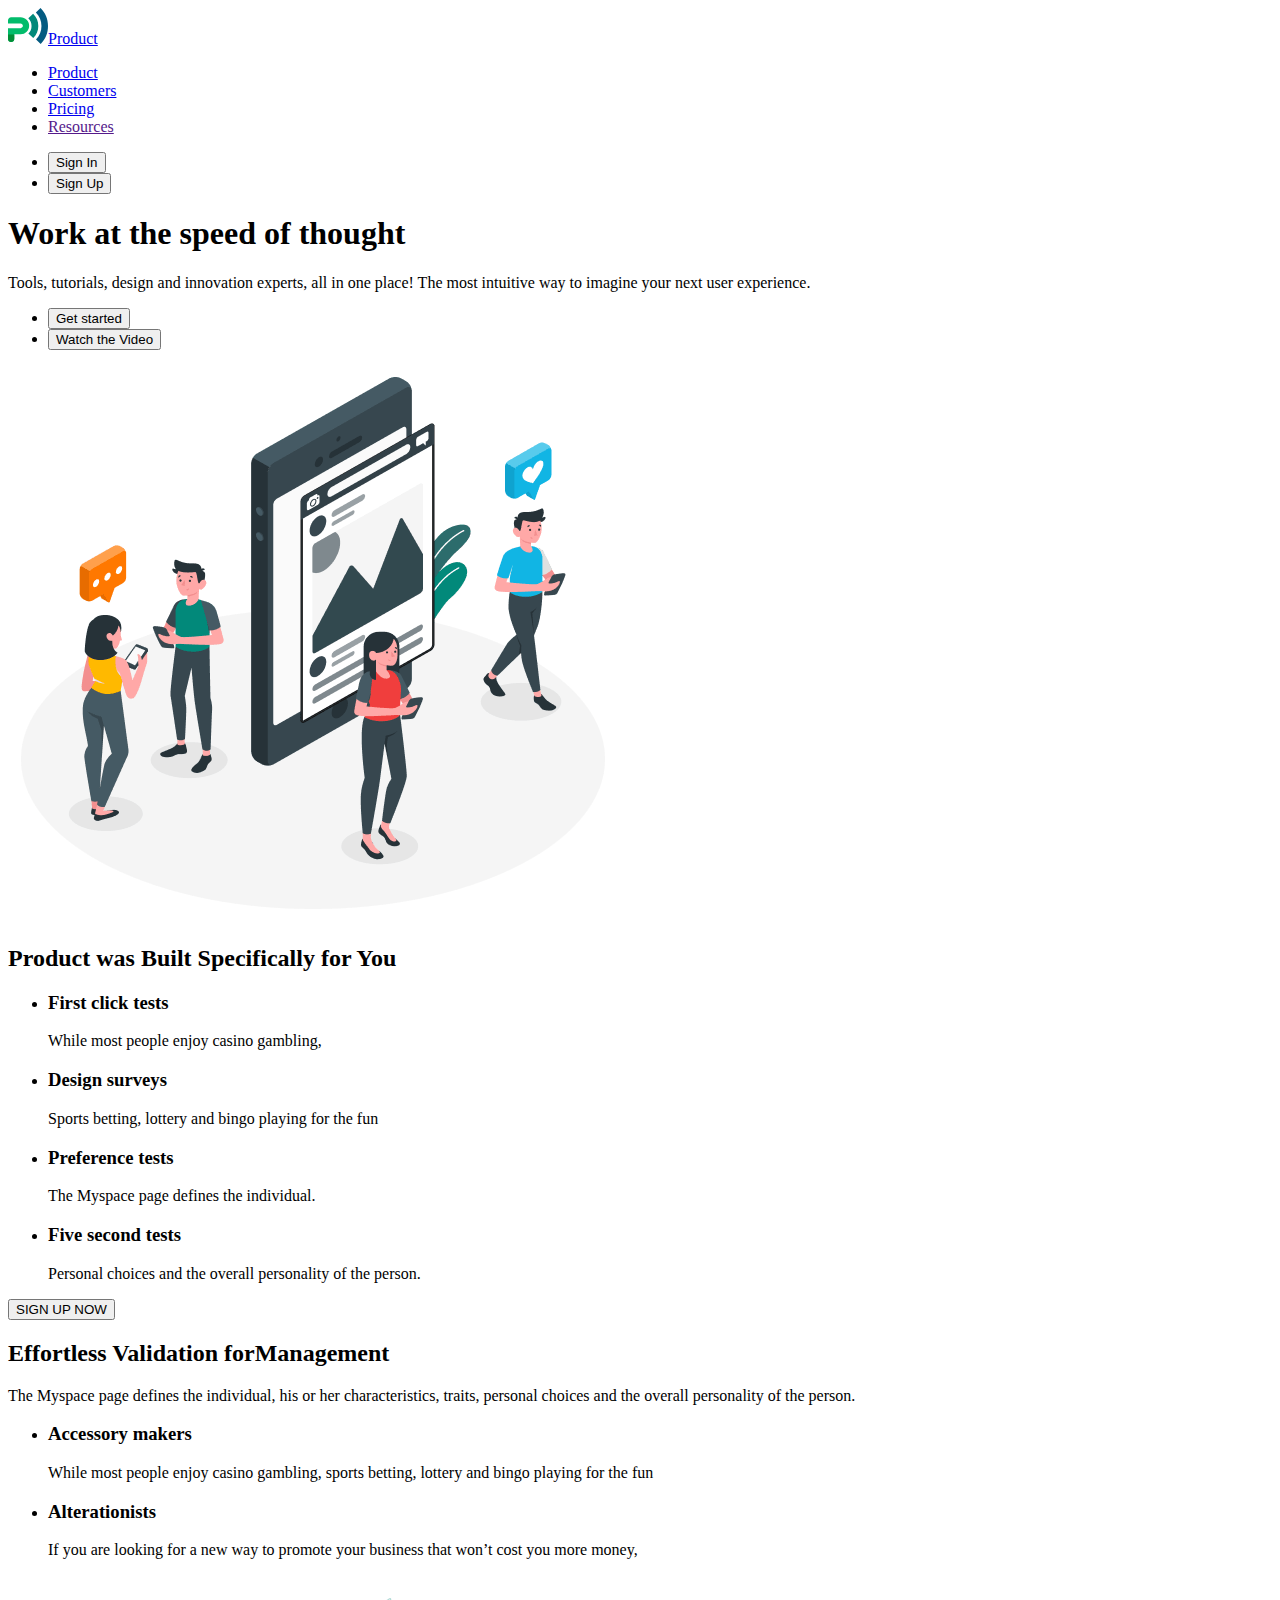
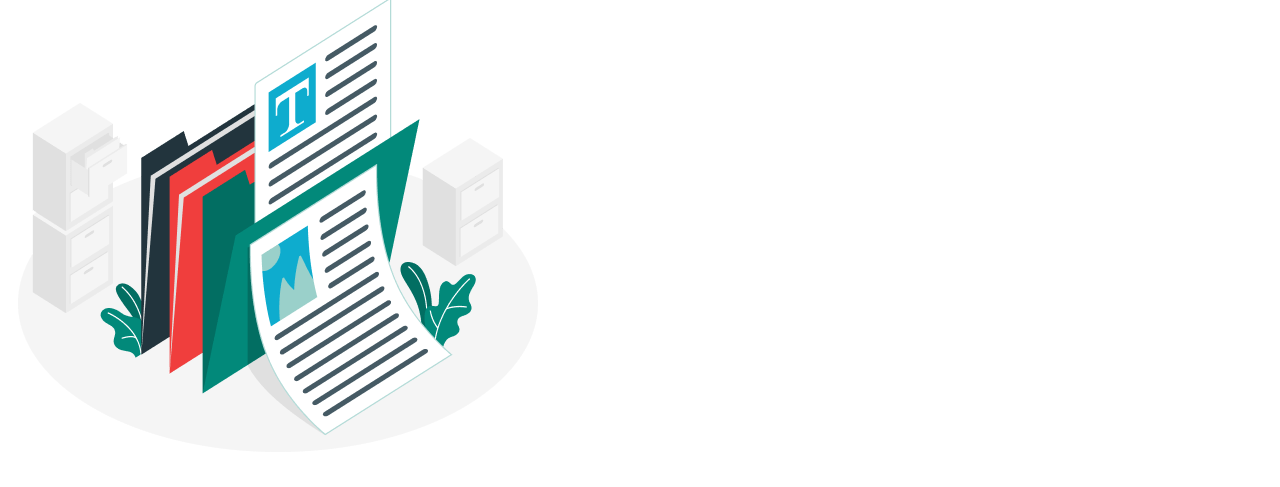
==== index.html @ 007678ee "Artur" ====
<!DOCTYPE html>
<html lang="en">
  <head>
    <meta charset="UTF-8" />
    <meta name="viewport" content="width=device-width, initial-scale=1.0" />
    <title>Business promotion</title>
  </head>
  <body>
    <header>
      <nav>
        <a href="./index.html"
          ><img
            src="./images/logo.svg"
            alt="logo"
            width="40"
            height="36"
          />Product</a
        >

        <ul>
          <li><a href="./index.html">Product</a></li>
          <li><a href="./customers.html">Customers</a></li>
          <li><a href="./pricing.html">Pricing</a></li>
          <li><a href="">Resources</a></li>
        </ul>
      </nav>
      <ul>
        <li><button type="button">Sign In</button></li>
        <li><button type="button">Sign Up</button></li>
      </ul>
    </header>
    <main>
      <!-- hero -->
      <section>
        <h1>Work at the speed of thought</h1>
        <p>
          Tools, tutorials, design and innovation experts, all in one place! The
          most intuitive way to imagine your next user experience.
        </p>
        <ul>
          <li><button>Get started</button></li>
          <li><button>Watch the Video</button></li>
        </ul>
        <img src="./images/hero-img.png" alt="hero" width="610" height="555" />
      </section>
      <!-- product -->
      <section>
        <h2>Product was Built Specifically for You</h2>
        <ul>
          <li>
            <h3>First click tests</h3>
            <p>While most people enjoy casino gambling,</p>
          </li>
          <li>
            <h3>Design surveys</h3>
            <p>Sports betting, lottery and bingo playing for the fun</p>
          </li>
          <li>
            <h3>Preference tests</h3>
            <p>The Myspace page defines the individual.</p>
          </li>
          <li>
            <h3>Five second tests</h3>
            <p>Personal choices and the overall personality of the person.</p>
          </li>
        </ul>
        <button>SIGN UP NOW</button>
      </section>
      <!-- management -->
      <section>
        <h2>Effortless Validation for<span>Management</span></h2>
        <p>
          The Myspace page defines the individual, his or her characteristics,
          traits, personal choices and the overall personality of the person.
        </p>
        <ul>
          <li>
            <h3>Accessory makers</h3>
            <p>
              While most people enjoy casino gambling, sports betting, lottery
              and bingo playing for the fun
            </p>
          </li>
          <li>
            <h3>Alterationists</h3>
            <p>
              If you are looking for a new way to promote your business that
              won’t cost you more money,
            </p>
          </li>
        </ul>
        <img
          src="./images/management-img.png"
          alt="management"
          width="540"
          height="500"
        />
      </section>
    </main>
  </body>
</html>
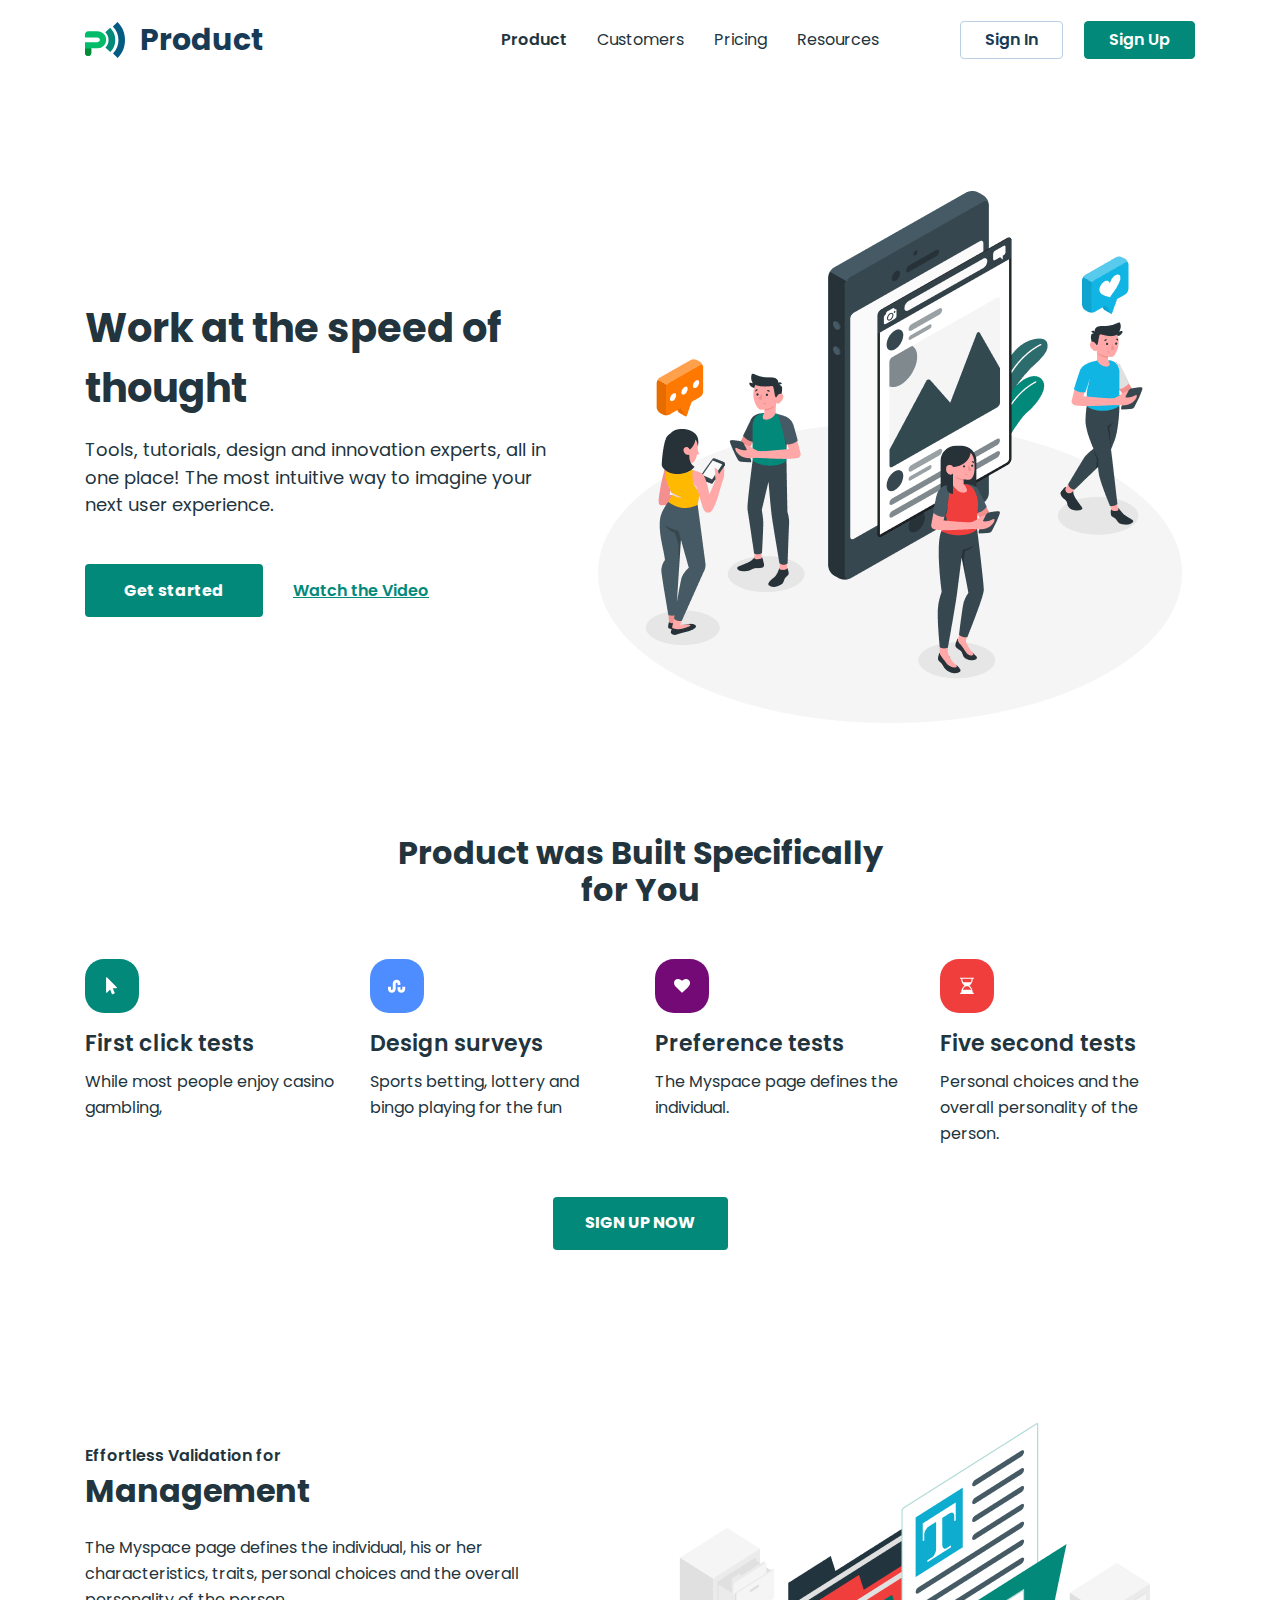
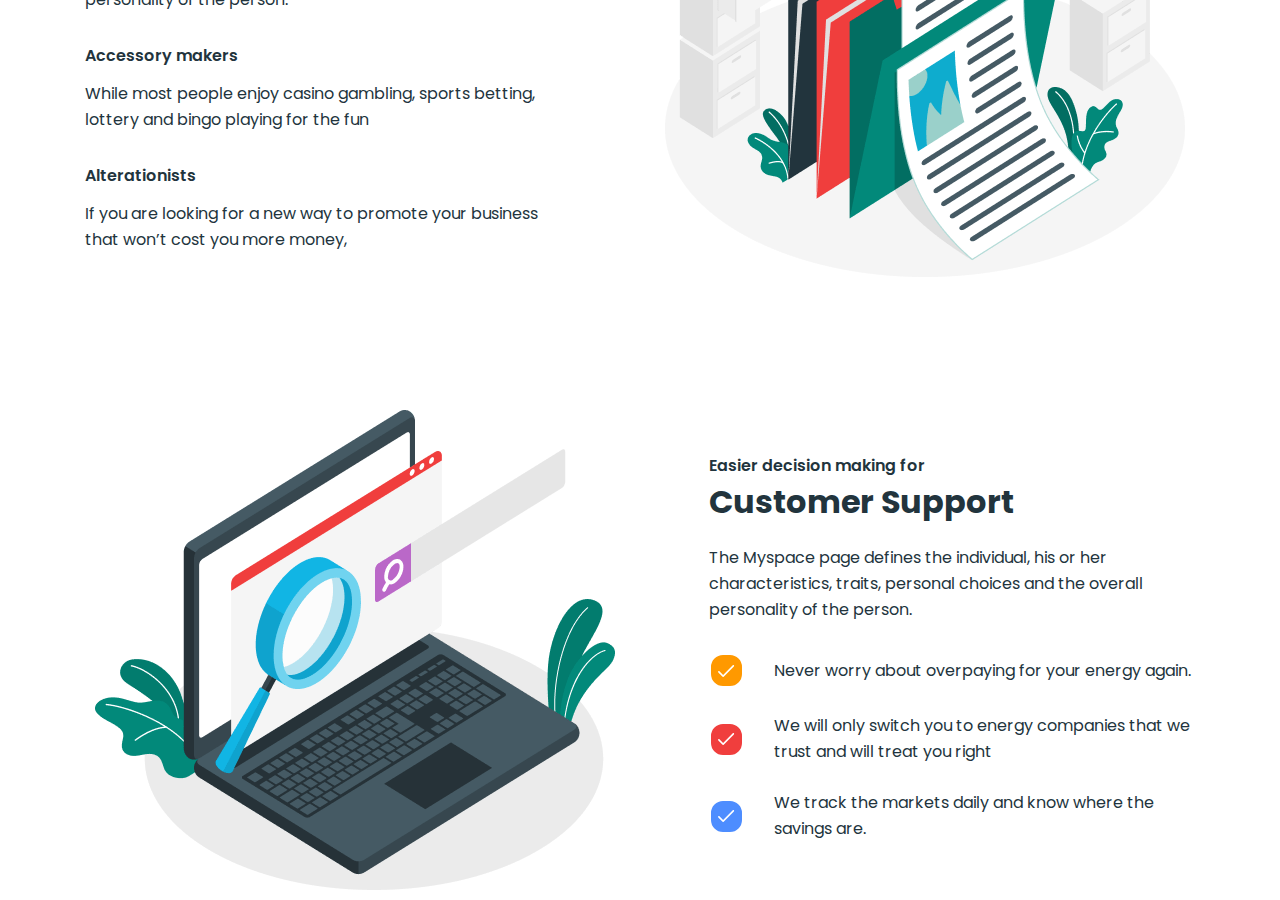
==== commit 834bed17: "add css" ====
--- a/index.html
+++ b/index.html
@@ -3,75 +3,267 @@
   <head>
     <meta charset="UTF-8" />
     <meta name="viewport" content="width=device-width, initial-scale=1.0" />
+
     <title>Business promotion</title>
+    <!--normalizator  -->
+    <link
+      rel="stylesheet"
+      href="https://cdnjs.cloudflare.com/ajax/libs/modern-normalize/3.0.1/modern-normalize.min.css"
+    />
+
+    <link rel="preconnect" href="https://fonts.googleapis.com" />
+    <link rel="preconnect" href="https://fonts.gstatic.com" crossorigin />
+    <link
+      href="https://fonts.googleapis.com/css2?family=Asap:wdth,wght@75,500&family=Inter:opsz,wght@14..32,100..900&family=Montserrat&family=Poppins:wght@400;500;600;700;800&family=Roboto:wght@400;500;700;900&display=swap"
+      rel="stylesheet"
+    />
+
+    <link rel="stylesheet" href="./css/styles.css" />
   </head>
   <body>
-    <header>
-      <nav>
-        <a href="./index.html"
-          ><img
-            src="./images/logo.svg"
-            alt="logo"
-            width="40"
-            height="36"
-          />Product</a
-        >
-
-        <ul>
-          <li><a href="./index.html">Product</a></li>
-          <li><a href="./customers.html">Customers</a></li>
-          <li><a href="./pricing.html">Pricing</a></li>
-          <li><a href="">Resources</a></li>
-        </ul>
-      </nav>
-      <ul>
-        <li><button type="button">Sign In</button></li>
-        <li><button type="button">Sign Up</button></li>
-      </ul>
+    <header class="header-page">
+      <div class="container header-container">
+        <nav class="header-menu">
+          <a class="header-logo" href="./index.html"
+            ><img
+              class="header-logo-icon"
+              src="./images/logo.svg"
+              alt="logo"
+              width="40"
+              height="36"
+            />Product</a
+          >
+
+          <ul class="header-menu-list">
+            <li class="header-menu-item">
+              <a class="header-menu-link semibold" href="./index.html"
+                >Product</a
+              >
+            </li>
+            <li class="header-menu-item">
+              <a class="header-menu-link" href="./customers.html">Customers</a>
+            </li>
+            <li class="header-menu-item">
+              <a class="header-menu-link" href="./pricing.html">Pricing</a>
+            </li>
+            <li class="header-menu-item">
+              <a class="header-menu-link" href="">Resources</a>
+            </li>
+          </ul>
+        </nav>
+        <ul class="header-authorization-list">
+          <li class="header-authorization-item">
+            <button class="header-authorization-btn in" type="button">
+              Sign In
+            </button>
+          </li>
+          <li class="header-authorization-item">
+            <button class="header-authorization-btn up" type="button">
+              Sign Up
+            </button>
+          </li>
+        </ul>
+      </div>
     </header>
     <main>
       <!-- hero -->
-      <section>
-        <h1>Work at the speed of thought</h1>
+      <section class="hero">
+        <div class="container hero-container">
+          <span>
+            <h1 class="hero-title">Work at the speed of thought</h1>
+            <p class="hero-text">
+              Tools, tutorials, design and innovation experts, all in one place!
+              The most intuitive way to imagine your next user experience.
+            </p>
+            <ul class="hero-list">
+              <li class="hero-item">
+                <button type="button" class="hero-btn-get">Get started</button>
+              </li>
+              <li class="hero-item">
+                <button type="button" class="hero-btn-watch">
+                  Watch the Video
+                </button>
+              </li>
+            </ul>
+          </span>
+
+          <img
+            class="hero-img"
+            src="./images/hero-img.png"
+            alt="hero"
+            width="610"
+            height="555"
+          />
+        </div>
+      </section>
+      <!-- product -->
+      <section class="product">  
+        <div class="container product-container">
+          <h2 class="product-title">Product was Built Specifically for You</h2>
+          <ul class="product-list">
+            <li class="product-item">
+              <div class="product-icon-bg green">
+                <svg class="product-item-icon" width="12" height="18">
+                  <use
+                    href="./images/customer/icons/symbol-defs.svg#icon-why-product1"
+                  ></use>
+                </svg>
+              </div>
+              <h3 class="product-item-subtitle">First click tests</h3>
+              <p class="product-item-text">
+                While most people enjoy casino gambling,
+              </p>
+            </li>
+            <li class="product-item">
+              <div class="product-icon-bg blue">
+                <svg class="product-item-icon" width="18" height="18">
+                  <use
+                    href="./images/customer/icons/symbol-defs.svg#icon-why-product2"
+                  ></use>
+                </svg>
+              </div>
+              <h3 class="product-item-subtitle">Design surveys</h3>
+              <p class="product-item-text">
+                Sports betting, lottery and bingo playing for the fun
+              </p>
+            </li>
+            <li class="product-item">
+              <div class="product-icon-bg purp">
+                <svg class="product-item-icon" width="16" height="18">
+                  <use
+                    href="./images/customer/icons/symbol-defs.svg#icon-why-product3"
+                  ></use>
+                </svg>
+              </div>
+              <h3 class="product-item-subtitle">Preference tests</h3>
+              <p class="product-item-text">
+                The Myspace page defines the individual.
+              </p>
+            </li>
+            <li class="product-item">
+              <div class="product-icon-bg red">
+                <svg class="product-item-icon" width="14" height="18">
+                  <use
+                    href="./images/customer/icons/symbol-defs.svg#icon-time"
+                  ></use>
+                </svg>
+              </div>
+              <h3 class="product-item-subtitle">Five second tests</h3>
+              <p class="product-item-text">
+                Personal choices and the overall personality of the person.
+              </p>
+            </li>
+          </ul>
+
+          <button type="button" class="product-btn">SIGN UP NOW</button>
+        </div>
+      </section>
+      <!-- management -->
+      <section class="management">
+        <div class="container management-container">
+          <span>
+            <h2 class="management-title">
+              Effortless Validation for</br><span>Management</span>
+            </h2>
+            <p class="management-text">
+              The Myspace page defines the individual, his or her
+              characteristics, traits, personal choices and the overall
+              personality of the person.
+            </p>
+            <ul class="management-list">
+              <li class="management-item">
+                <h3 class="management-item-subtitle">Accessory makers</h3>
+                <p class="management-item-text">
+                  While most people enjoy casino gambling, sports betting,
+                  lottery and bingo playing for the fun
+                </p>
+              </li>
+              <li class="management-item">
+                <h3 class="management-item-subtitle" >Alterationists</h3>
+                <p class="management-item-text">
+                  If you are looking for a new way to promote your business that
+                  won’t cost you more money,
+                </p>
+              </li>
+            </ul>
+          </span>
+          <img
+            class="management-img"
+            src="./images/management-img.png"
+            alt="management"
+            width="540"
+            height="500"
+          />
+        </div>
+      </section>
+      <!-- customer support -->
+      <section class="customer">
+        <div class="container customer-container">
+          <img
+          class="customer-img"
+            src="./images/support-img.png"
+            alt="support"
+            width="540"
+            height="500"
+          />
+          <span>
+            <h2 class="customer-title" >Easier decision making for<span>Customer Support</span></h2>
+            <p class="customer-text">
+              The Myspace page defines the individual, his or her characteristics,
+              traits, personal choices and the overall personality of the person.
+            </p>
+            <ul class="customer-list">
+              <li class="customer-item">
+                  <span>
+                    <div class="customer-icon-bg yelow">
+                    <svg class="customer-item-icon" width="17" height="12">
+                      <use
+                        href="./images/customer/icons/symbol-defs.svg#icon-tick"
+                      ></use>
+                    </svg>
+                  </div>
+                  </span>
+                <p class="customer-item-text">Never worry about overpaying for your energy again.</p>
+              </li>
+              <li class="customer-item">
+                  <span>
+                    <div class="customer-icon-bg red">
+                    <svg class="customer-item-icon" width="17" height="12">
+                      <use
+                        href="./images/customer/icons/symbol-defs.svg#icon-tick"
+                      ></use>
+                    </svg>
+                  </div>
+                  </span>
+                <p class="customer-item-text">
+                  We will only switch you to energy companies that we trust and will
+                  treat you right
+                </p>
+              </li>
+              <li class="customer-item">
+                  <span>
+                    <div class="customer-icon-bg blue">
+                    <svg class="customer-item-icon" width="17" height="12">
+                      <use
+                        href="./images/customer/icons/symbol-defs.svg#icon-tick"
+                      ></use>
+                    </svg>
+                  </div>
+                  </span>
+                <p class="customer-item-text">We track the markets daily and know where the savings are.</p>
+              </li>
+            </ul>
+          </span>
+        </div>
+      </section>
+
+      <!-- collaborative -->
+      <section class="hidden">
+        <h2>Optimisation for<span>Collaborative</span></h2>
         <p>
-          Tools, tutorials, design and innovation experts, all in one place! The
-          most intuitive way to imagine your next user experience.
-        </p>
-        <ul>
-          <li><button>Get started</button></li>
-          <li><button>Watch the Video</button></li>
-        </ul>
-        <img src="./images/hero-img.png" alt="hero" width="610" height="555" />
-      </section>
-      <!-- product -->
-      <section>
-        <h2>Product was Built Specifically for You</h2>
-        <ul>
-          <li>
-            <h3>First click tests</h3>
-            <p>While most people enjoy casino gambling,</p>
-          </li>
-          <li>
-            <h3>Design surveys</h3>
-            <p>Sports betting, lottery and bingo playing for the fun</p>
-          </li>
-          <li>
-            <h3>Preference tests</h3>
-            <p>The Myspace page defines the individual.</p>
-          </li>
-          <li>
-            <h3>Five second tests</h3>
-            <p>Personal choices and the overall personality of the person.</p>
-          </li>
-        </ul>
-        <button>SIGN UP NOW</button>
-      </section>
-      <!-- management -->
-      <section>
-        <h2>Effortless Validation for<span>Management</span></h2>
-        <p>
-          The Myspace page defines the individual, his or her characteristics,
-          traits, personal choices and the overall personality of the person.
+          Few would argue that, despite the advancements of feminism over the
+          past three decades, women still face a double standard when it comes
+          to their behavior.
         </p>
         <ul>
           <li>
@@ -90,12 +282,216 @@
           </li>
         </ul>
         <img
-          src="./images/management-img.png"
-          alt="management"
+          src="./images/collaboration-img.png"
+          alt="support"
           width="540"
           height="500"
         />
       </section>
+      <!-- process -->
+      <section class="hidden">
+        <h2>Quick & Easy Process</h2>
+        <p>
+          Do you require some help for your project: Conception workshop,
+          prototyping, marketing strategy, landing page, Ux/UI?
+        </p>
+        <ul>
+          <li>
+            <img src="./images/avatar1.png" alt="women" width="98" />
+            <p>I can take care of your pitch</p>
+          </li>
+          <li>
+            <img src="./images/avatar2.png" alt="women" width="98" />
+            <p>I can prototype your app</p>
+          </li>
+          <li>
+            <img src="./images/avatar3.png" alt="men" width="98" />
+            <p>I can take care of your pitch</p>
+          </li>
+          <li>
+            <img src="./images/avatar4.png" alt="men" width="98" />
+            <p>I can help marketing strategy</p>
+          </li>
+        </ul>
+        <button>Contact our expert</button>
+      </section>
+      <!-- strategies -->
+      <section class="hidden">
+        <h2>Contents Strategies</h2>
+        <p>
+          We focus on ergonomics and meeting you where you work. It's only a
+          keystroke away.
+        </p>
+        <ul>
+          <li>
+            <img
+              src="./images/image1.jpg"
+              alt="comment"
+              width="350"
+              height="185"
+            />
+            <p>By Wahid Ari | 03 March 2019</p>
+            <h3>Increasing Prosperity With Positive Thinking</h3>
+          </li>
+          <li>
+            <img
+              src="./images/image2.jpg"
+              alt="window"
+              width="350"
+              height="185"
+            />
+            <p>By Wahid Ari | 03 March 2019</p>
+            <h3>Motivation Is The First Step To Success</h3>
+          </li>
+          <li>
+            <img
+              src="./images/image3.jpg"
+              alt="city"
+              width="350"
+              height="185"
+            />
+            <p>By Wahid Ari | 03 March 2019</p>
+            <h3>Success Steps For Your Personal Or Business</h3>
+          </li>
+        </ul>
+      </section>
+
+      <!-- price table -->
+      <section class="hidden">
+        <h2>Price Table</h2>
+        <p>We offer competitive price</p>
+        <ul>
+          <li>
+            <h3>Free</h3>
+            <p>Brief price description</p>
+            <p>0</p>
+            <span>$</span>
+            <p>Per / month</p>
+            <ul>
+              <li>
+                <p>Only 2 Operators</p>
+              </li>
+              <li>
+                <p>Notifications</p>
+              </li>
+              <li>
+                <p>Landing Pages</p>
+              </li>
+            </ul>
+            <button type="button">Order Now</button>
+          </li>
+          <li>
+            <h3>Standard</h3>
+            <p>Brief price description</p>
+            <p>5</p>
+            <span>$</span>
+            <p>Per / month</p>
+            <ul>
+              <li>
+                <p>5+ Operators</p>
+              </li>
+              <li>
+                <p>Notifications</p>
+              </li>
+              <li>
+                <p>Landing Pages</p>
+              </li>
+            </ul>
+            <button type="button">Order Now</button>
+          </li>
+          <li>
+            <h3>Premium</h3>
+            <p>Brief price description</p>
+            <p>10</p>
+            <span>$</span>
+            <p>Per / month</p>
+            <ul>
+              <li>
+                <p>10+ Operators</p>
+              </li>
+              <li>
+                <p>Notifications</p>
+              </li>
+              <li>
+                <p>Landing Pages</p>
+              </li>
+            </ul>
+            <button type="button">Order Now</button>
+          </li>
+        </ul>
+      </section>
+      <!-- clients say -->
+      <section class="hidden">
+        <h2>What Clients Say</h2>
+        <p>
+          Problems trying to resolve the conflict between the two major realms
+          of Classical physics: Newtonian mechanics
+        </p>
+        <ul>
+          <li>
+            <p>
+              Product helps you see how many more days you need to work to reach
+              your financial goal.
+            </p>
+            <img src="./images/Ellipse1.png" alt="men" width="50" />
+            <h3>Wahid Ari</h3>
+            <p>Designer</p>
+          </li>
+          <li>
+            <p>
+              Product helps you see how many more days you need to work to reach
+              your financial goal.
+            </p>
+            <img src="./images/Ellipse2.png" alt="men" width="50" />
+            <h3>Wahid Ari</h3>
+            <p>Designer</p>
+          </li>
+          <li>
+            <p>
+              Product helps you see how many more days you need to work to reach
+              your financial goal.
+            </p>
+            <img src="./images/Ellipse3.png" alt="men" width="50" />
+            <h3>Wahid Ari</h3>
+            <p>Designer</p>
+          </li>
+        </ul>
+      </section>
+      <!-- promo -->
+      <section class="hidden">
+        <h2 hidden>Promo</h2>
+        <p>Join 100 Compannies who boost their business with Product</p>
+        <button type="button">Get This</button>
+        <img src="./images/screen.png" alt="screen" width="351" height="331" />
+      </section>
     </main>
+    <!-- footer -->
+    <footer class="hidden">
+      <a href="./index.html"
+        ><img
+          src="./images/logo.svg"
+          alt="logo"
+          width="40"
+          height="36"
+        />Product</a
+      >
+      <b>Resource</b>
+      <ul>
+        <li><a href="">About Us</a></li>
+        <li><a href="">Blog</a></li>
+        <li><a href="">Contact</a></li>
+        <li><a href="">FAQ</a></li>
+      </ul>
+      <b>Legal Stuff</b>
+      <ul>
+        <li><a href=""> Disclaimer</a></li>
+        <li><a href="">Financing</a></li>
+        <li><a href="">Privacy Policy</a></li>
+        <li><a href="">Terms of Service</a></li>
+      </ul>
+
+      <b>knowing you're always on the best energy deal. </b>
+      <p>Made With Love By Figmaland All Right Reserved</p>
+    </footer>
   </body>
 </html>
--- a/css/styles.css
+++ b/css/styles.css
@@ -0,0 +1,311 @@
+@import url(./reset.css);
+@import url(./header.css);
+
+
+.container {
+    margin: 0 auto;
+    padding: 0 16px;
+    width: 1142px;
+}
+
+body {
+    font-family: "Poppins", sans-serif;
+    font-weight: 400;
+    color: #22343d;
+}
+
+/************* hero ************/
+
+.hero {
+    margin-top: 100px;
+}
+
+.hero-container {
+    display: flex;
+    align-items: center;
+    column-gap: 35px;
+}
+
+.hero-title {
+    font-weight: 700;
+    font-size: 40px;
+    line-height: 1.5;
+}
+
+.hero-text {
+    font-size: 18px;
+    line-height: 1.55;
+
+    margin-top: 18px;
+}
+
+.hero-list {
+    display: flex;
+    align-items: center;
+    column-gap: 30px;
+
+    margin-top: 45px;
+}
+
+.hero-item {}
+
+.hero-btn-get {
+    font-weight: 700;
+    font-size: 16px;
+    color: #fff;
+    text-align: center;
+
+    width: 178px;
+    height: 53px;
+
+    border-radius: 4px;
+    background-color: #02897a;
+
+    transition: box-shadow 250ms ease-in-out, background-color 250ms ease-in-out;
+}
+
+.hero-btn-watch {
+    font-weight: 600;
+    font-size: 16px;
+    text-decoration: underline;
+    text-decoration-skip-ink: none;
+    color: #02897a;
+
+    transition: color 250ms ease-in-out;
+}
+
+.hero-img {}
+
+.hero-btn-get:hover, .hero-btn-get:focus {
+    box-shadow: inset 0 0 4px 1px #000;
+    background-color: #02554b;
+}
+
+.hero-btn-watch:hover, .hero-btn-watch:focus {
+    color: #02554b;
+}
+
+
+
+/************* product ***********/
+.product {
+    padding-top: 100px;
+    padding-bottom: 50px;
+}
+
+.product-container {
+    display: flex;
+    flex-direction: column;
+    align-items: center;
+}
+
+.product-title {
+    font-weight: 700;
+    font-size: 32px;
+    text-align: center;
+    max-width: 530px;
+}
+
+.product-list {
+    margin-top: 50px;
+    display: flex;
+    column-gap: 30px;
+}
+
+.product-item {
+    flex-basis: calc((100% - 90px) / 3);
+}
+
+.product-item-icon {
+    fill: #ffffff;
+
+}
+
+.product-icon-bg {
+    display: flex;
+    align-items: center;
+    justify-content: center;
+
+
+    width: 54px;
+    height: 54px;
+
+    border-radius: 19px;
+
+}
+
+.product-icon-bg.green {
+    background-color: #02897a;
+}
+
+.product-icon-bg.blue {
+    background: #4d8dff;
+}
+
+.product-icon-bg.purp {
+    background: #740a76;
+}
+
+.product-icon-bg.red {
+    background: #f03e3d;
+}
+
+.product-item-subtitle {
+    font-weight: 600;
+    font-size: 22px;
+
+    margin-top: 18px;
+}
+
+.product-item-text {
+    font-size: 16px;
+    line-height: 1.625;
+    margin-top: 13px;
+}
+
+.product-btn {
+    font-weight: 700;
+    font-size: 16px;
+    color: #fff;
+
+    border-radius: 4px;
+    width: 175px;
+    height: 53px;
+
+    background-color: #02897a;
+
+    margin-top: 50px;
+
+    transition: background-color 250ms ease-in-out;
+}
+
+.product-btn:hover, .product-btn:focus {
+    background-color: #025e53;
+}
+
+/*************** management **********/
+.management {
+    padding-top: 100px;
+}
+
+.management-container {
+    display: flex;
+    align-items: center;
+    column-gap: 84px;
+}
+
+.management-title {
+    font-weight: 600;
+    font-size: 16px;
+}
+
+.management-title span {
+    display: block;
+    font-weight: 700;
+    font-size: 32px;
+    margin-top: 8px;
+}
+
+.management-text {
+    font-size: 16px;
+    line-height: 1.625;
+    margin-top: 25px;
+}
+
+.management-list {}
+
+.management-item {}
+
+.management-item-subtitle {
+    font-weight: 600;
+    font-size: 16px;
+    line-height: 1.625;
+
+    margin-top: 30px;
+}
+
+.management-item-text {
+    font-size: 16px;
+    line-height: 1.625;
+
+    margin-top: 12px;
+}
+
+/***********customer support*************/
+.customer {
+    padding-top: 100px;
+}
+
+.customer-container {
+    display: flex;
+    column-gap: 84px;
+    align-items: center;
+}
+
+.customer-img {}
+
+.customer-title {
+    font-weight: 600;
+    font-size: 16px;
+}
+
+.customer-title span {
+    font-weight: 700;
+    font-size: 32px;
+
+    display: block;
+    margin-top: 8px;
+}
+
+.customer-text {
+    font-size: 16px;
+    line-height: 1.625;
+    margin-top: 25px;
+}
+
+.customer-list {
+    display: flex;
+    flex-direction: column;
+    row-gap: 25px;
+    margin-top: 30px;
+}
+
+.customer-item {
+    display: flex;
+    column-gap: 30px;
+    align-items: center;
+}
+
+.customer-icon-bg {
+
+    border: 2.92px solid #ffffff;
+    border-radius: 14px;
+    width: 35px;
+    height: 35px;
+
+    display: flex;
+    justify-content: center;
+    align-items: center;
+
+}
+
+.customer-icon-bg.yelow {
+    background-color: #ff9900;
+}
+
+.customer-icon-bg.red {
+    background-color: #f03e3d;
+}
+
+.customer-icon-bg.blue {
+    background-color: #4d8dff;
+}
+
+.customer-item-icon {
+    fill: #ffffff;
+}
+
+.customer-item-text {
+    font-size: 16px;
+    line-height: 1.625;
+}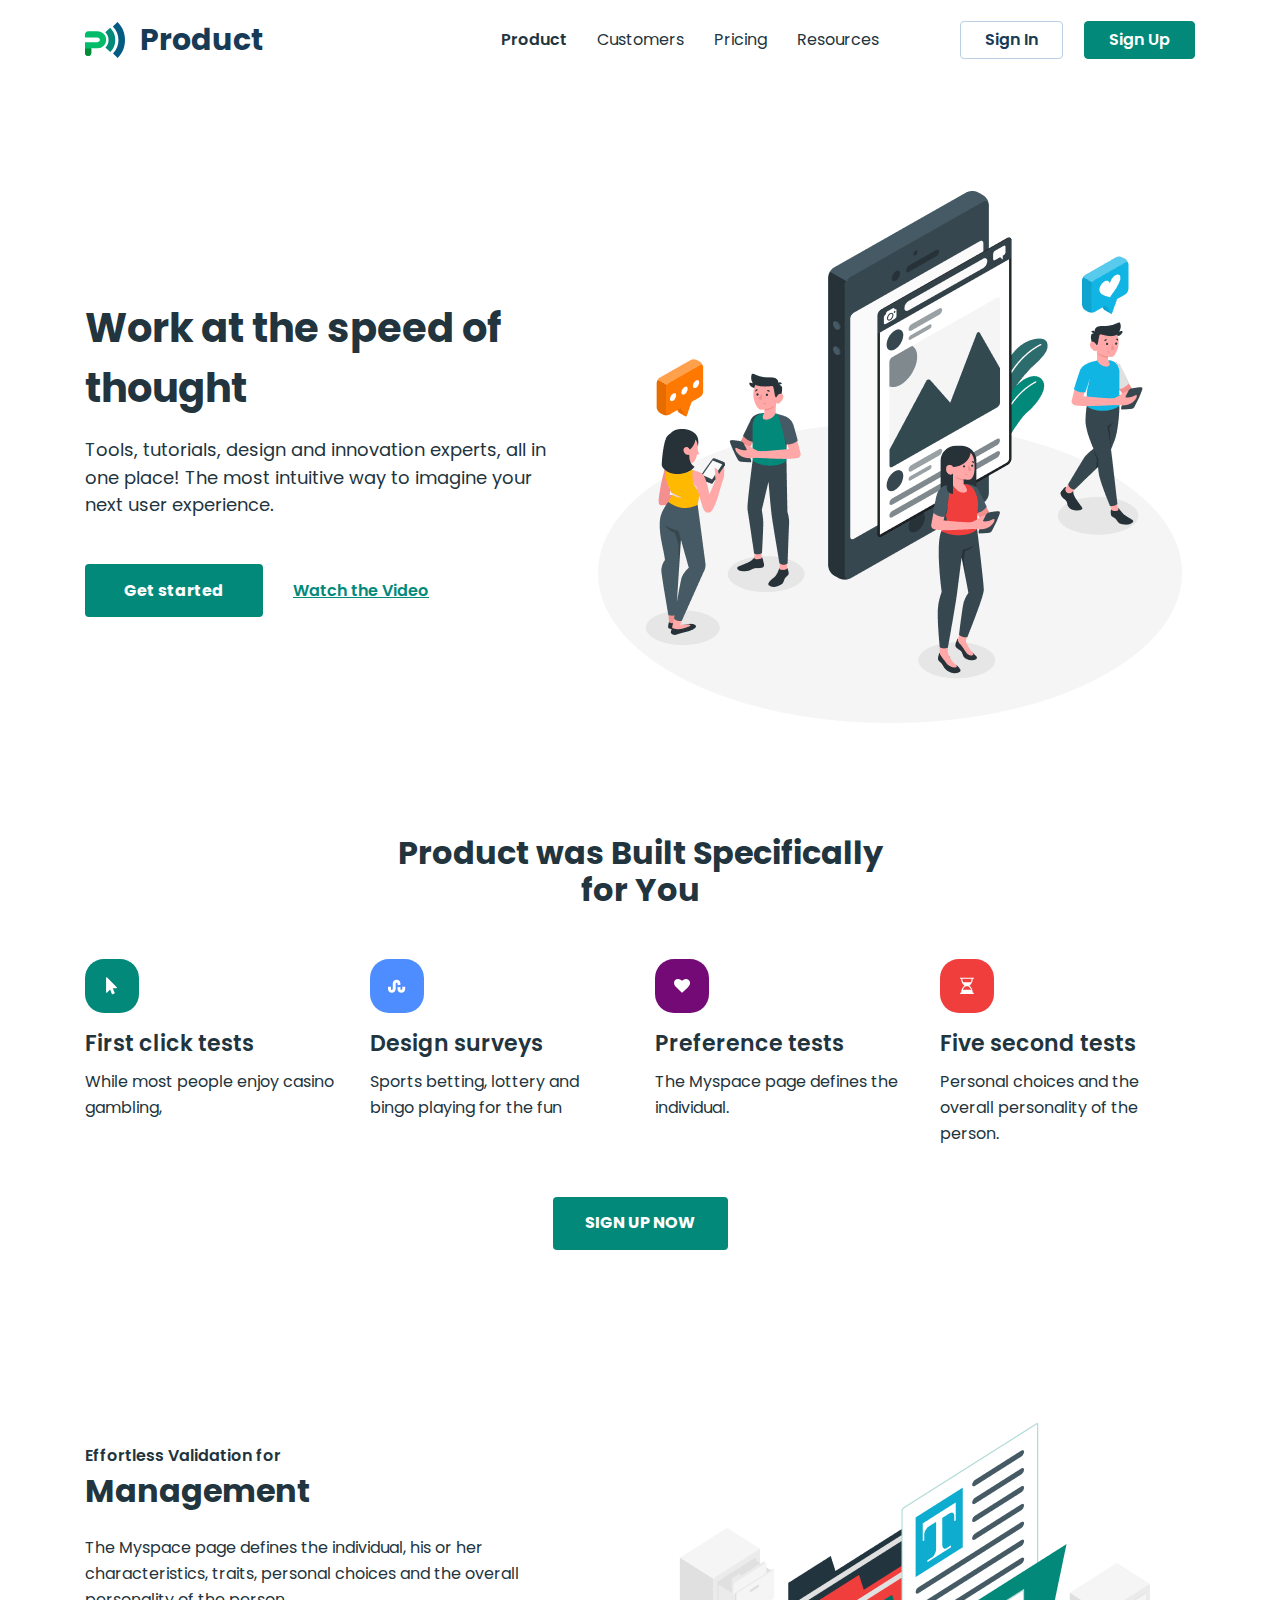
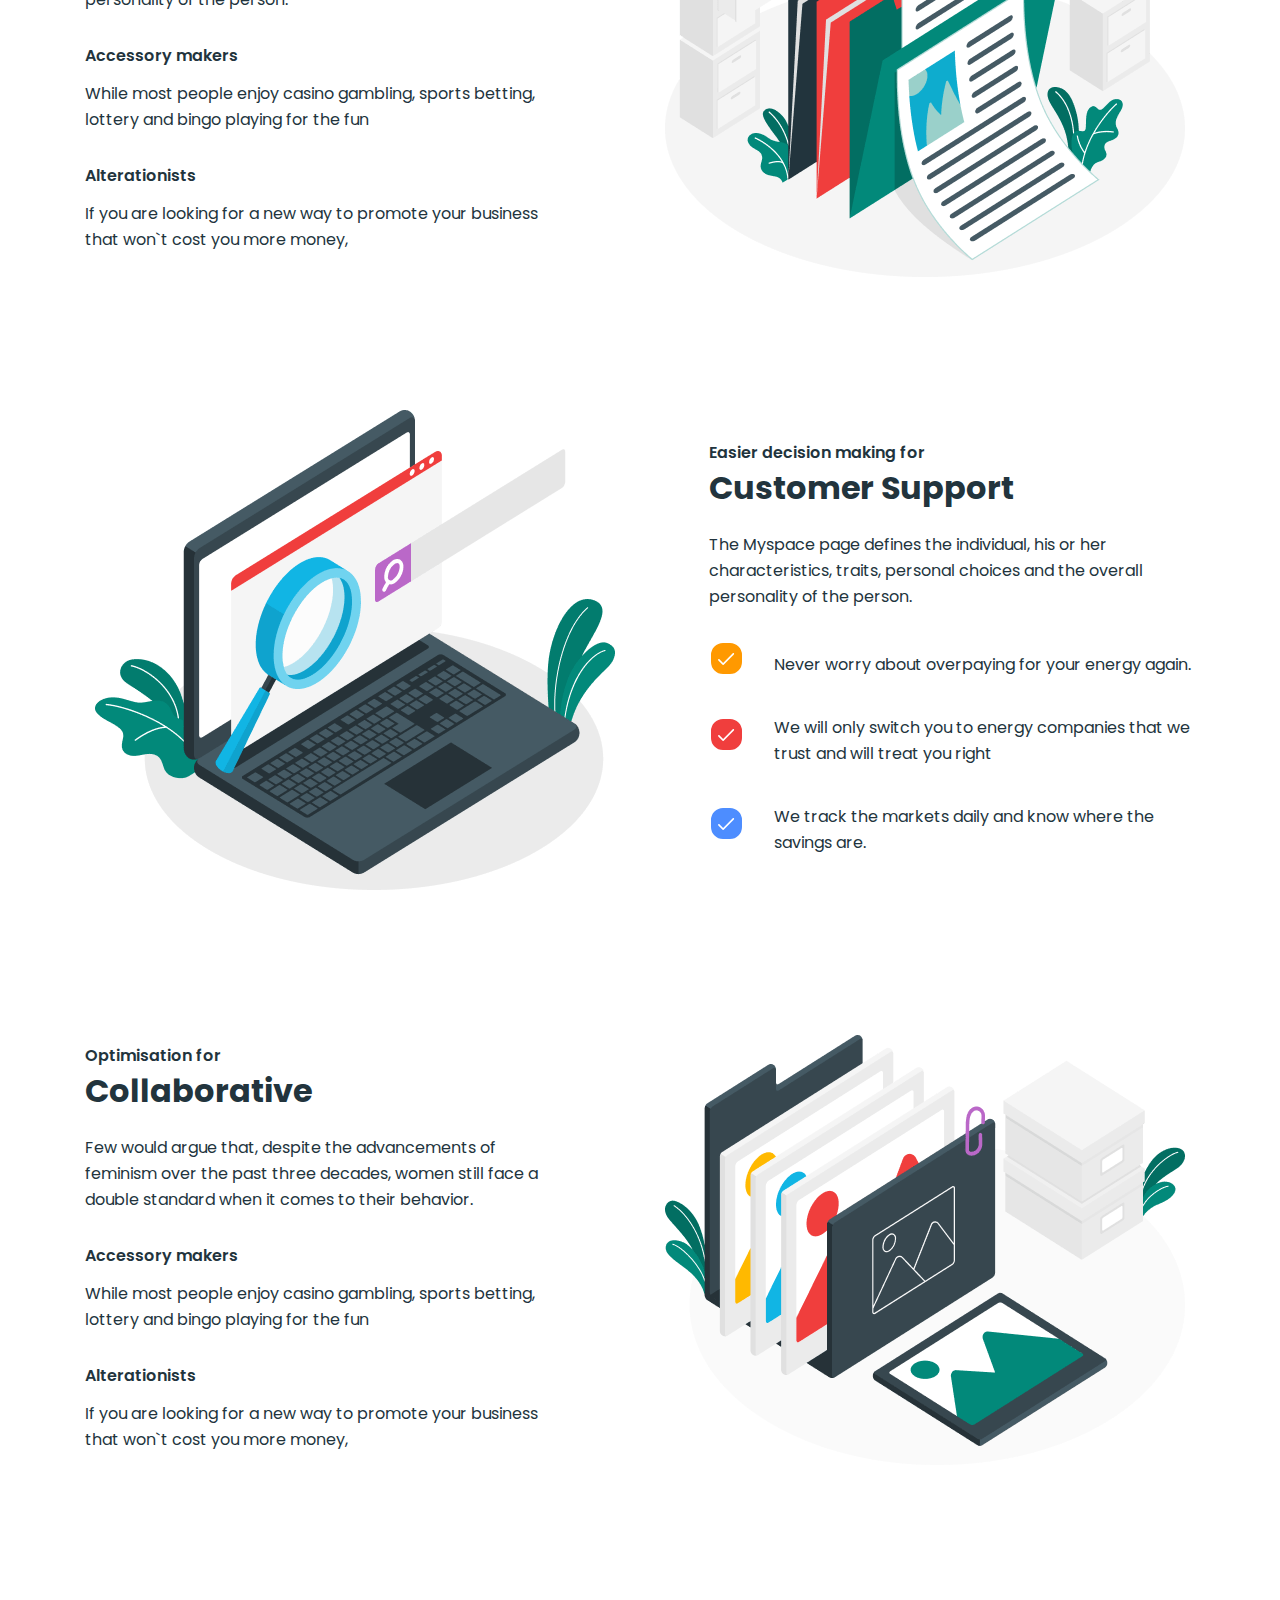
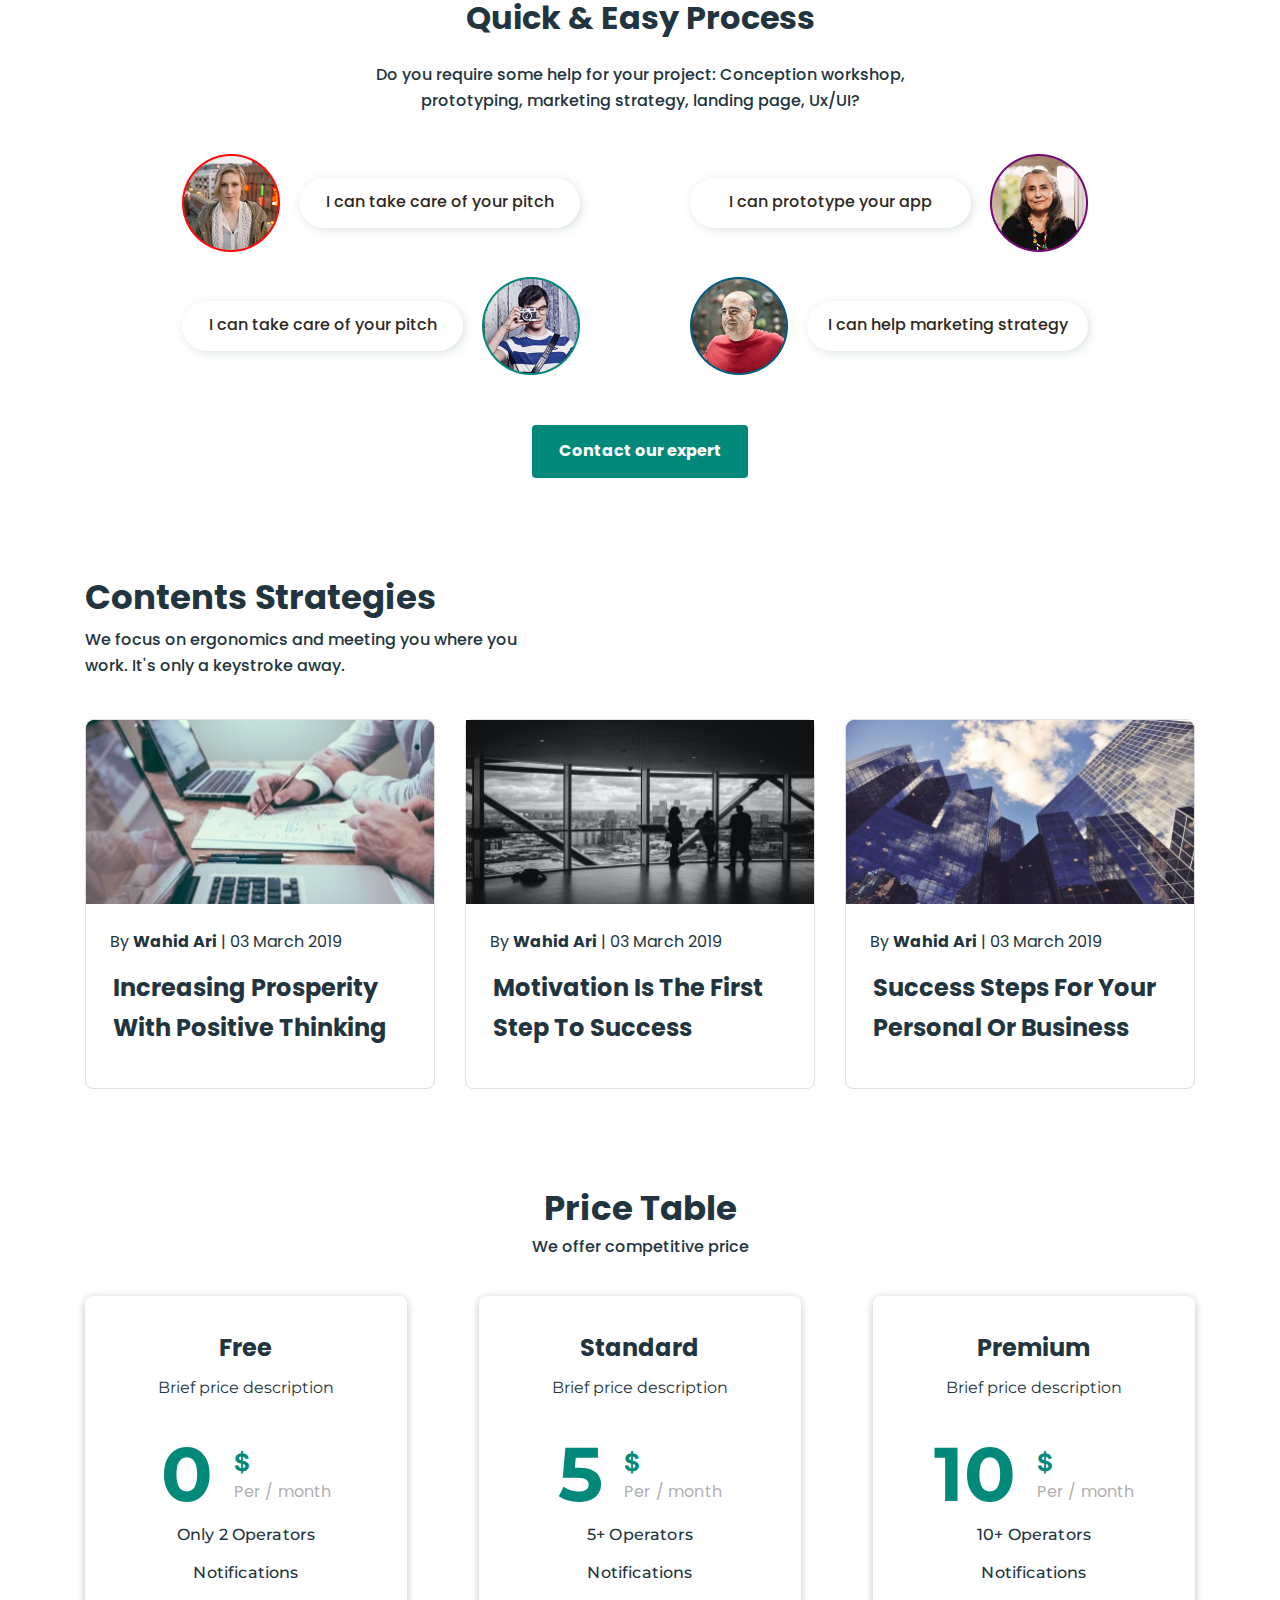
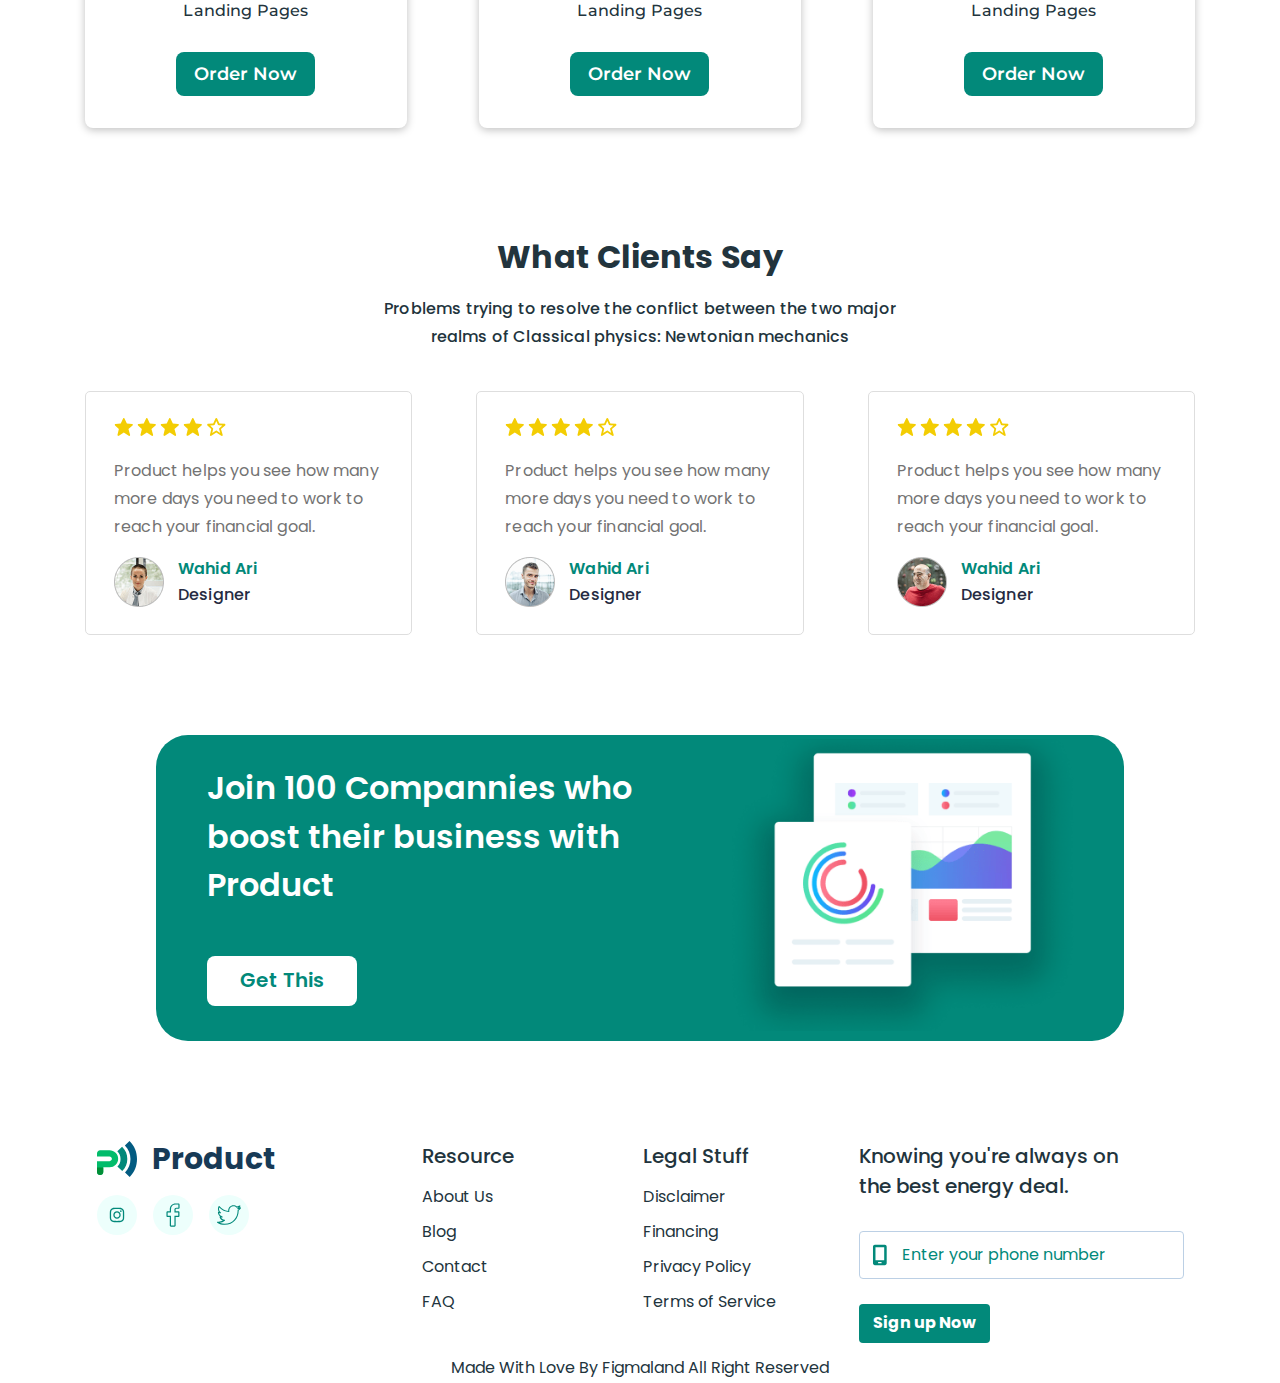
==== commit 89a5dd35: "css index html" ====
--- a/index.html
+++ b/index.html
@@ -69,7 +69,7 @@
       <!-- hero -->
       <section class="hero">
         <div class="container hero-container">
-          <span>
+          <div>
             <h1 class="hero-title">Work at the speed of thought</h1>
             <p class="hero-text">
               Tools, tutorials, design and innovation experts, all in one place!
@@ -85,7 +85,7 @@
                 </button>
               </li>
             </ul>
-          </span>
+          </div>
 
           <img
             class="hero-img"
@@ -97,7 +97,7 @@
         </div>
       </section>
       <!-- product -->
-      <section class="product">  
+      <section class="product">
         <div class="container product-container">
           <h2 class="product-title">Product was Built Specifically for You</h2>
           <ul class="product-list">
@@ -161,9 +161,9 @@
       <!-- management -->
       <section class="management">
         <div class="container management-container">
-          <span>
+          <div>
             <h2 class="management-title">
-              Effortless Validation for</br><span>Management</span>
+              Effortless Validation for<br /><span>Management</span>
             </h2>
             <p class="management-text">
               The Myspace page defines the individual, his or her
@@ -179,14 +179,14 @@
                 </p>
               </li>
               <li class="management-item">
-                <h3 class="management-item-subtitle" >Alterationists</h3>
+                <h3 class="management-item-subtitle">Alterationists</h3>
                 <p class="management-item-text">
                   If you are looking for a new way to promote your business that
-                  won’t cost you more money,
+                  won`t cost you more money,
                 </p>
               </li>
             </ul>
-          </span>
+          </div>
           <img
             class="management-img"
             src="./images/management-img.png"
@@ -200,298 +200,611 @@
       <section class="customer">
         <div class="container customer-container">
           <img
-          class="customer-img"
+            class="customer-img"
             src="./images/support-img.png"
             alt="support"
             width="540"
             height="500"
           />
-          <span>
-            <h2 class="customer-title" >Easier decision making for<span>Customer Support</span></h2>
+          <div>
+            <h2 class="customer-title">
+              Easier decision making for<span>Customer Support</span>
+            </h2>
             <p class="customer-text">
-              The Myspace page defines the individual, his or her characteristics,
-              traits, personal choices and the overall personality of the person.
+              The Myspace page defines the individual, his or her
+              characteristics, traits, personal choices and the overall
+              personality of the person.
             </p>
             <ul class="customer-list">
               <li class="customer-item">
-                  <span>
-                    <div class="customer-icon-bg yelow">
+                <div>
+                  <div class="customer-icon-bg yelow">
                     <svg class="customer-item-icon" width="17" height="12">
                       <use
                         href="./images/customer/icons/symbol-defs.svg#icon-tick"
                       ></use>
                     </svg>
                   </div>
-                  </span>
-                <p class="customer-item-text">Never worry about overpaying for your energy again.</p>
+                </div>
+                <p class="customer-item-text">
+                  Never worry about overpaying for your energy again.
+                </p>
               </li>
               <li class="customer-item">
-                  <span>
-                    <div class="customer-icon-bg red">
+                <div>
+                  <div class="customer-icon-bg red">
                     <svg class="customer-item-icon" width="17" height="12">
                       <use
                         href="./images/customer/icons/symbol-defs.svg#icon-tick"
                       ></use>
                     </svg>
                   </div>
-                  </span>
+                </div>
                 <p class="customer-item-text">
-                  We will only switch you to energy companies that we trust and will
-                  treat you right
+                  We will only switch you to energy companies that we trust and
+                  will treat you right
                 </p>
               </li>
               <li class="customer-item">
-                  <span>
-                    <div class="customer-icon-bg blue">
+                <div>
+                  <div class="customer-icon-bg blue">
                     <svg class="customer-item-icon" width="17" height="12">
                       <use
                         href="./images/customer/icons/symbol-defs.svg#icon-tick"
                       ></use>
                     </svg>
                   </div>
-                  </span>
-                <p class="customer-item-text">We track the markets daily and know where the savings are.</p>
+                </div>
+                <p class="customer-item-text">
+                  We track the markets daily and know where the savings are.
+                </p>
               </li>
             </ul>
-          </span>
+          </div>
         </div>
       </section>
 
       <!-- collaborative -->
-      <section class="hidden">
-        <h2>Optimisation for<span>Collaborative</span></h2>
-        <p>
-          Few would argue that, despite the advancements of feminism over the
-          past three decades, women still face a double standard when it comes
-          to their behavior.
-        </p>
-        <ul>
-          <li>
-            <h3>Accessory makers</h3>
-            <p>
-              While most people enjoy casino gambling, sports betting, lottery
-              and bingo playing for the fun
+      <section class="collaborative">
+        <div class="container collaborative-container">
+          <div>
+            <h2 class="collaborative-title">
+              Optimisation for<span>Collaborative</span>
+            </h2>
+            <p class="collaborative-text">
+              Few would argue that, despite the advancements of feminism over
+              the past three decades, women still face a double standard when it
+              comes to their behavior.
             </p>
-          </li>
-          <li>
-            <h3>Alterationists</h3>
-            <p>
-              If you are looking for a new way to promote your business that
-              won’t cost you more money,
+            <ul class="collaborative-list">
+              <li class="collaborative-item">
+                <h3 class="collaborative-item-subtitle">Accessory makers</h3>
+                <p class="collaborative-item-text">
+                  While most people enjoy casino gambling, sports betting,
+                  lottery and bingo playing for the fun
+                </p>
+              </li>
+              <li class="collaborative-item">
+                <h3 class="collaborative-item-subtitle">Alterationists</h3>
+                <p class="collaborative-item-text">
+                  If you are looking for a new way to promote your business that
+                  won`t cost you more money,
+                </p>
+              </li>
+            </ul>
+          </div>
+          <img
+            class="collaborative-img"
+            src="./images/collaboration-img.png"
+            alt="support"
+            width="540"
+            height="500"
+          />
+        </div>
+      </section>
+      <!-- process -->
+      <section class="process">
+        <div class="container process-container">
+          <h2 class="process-title">Quick & Easy Process</h2>
+          <p class="process-text">
+            Do you require some help for your project: Conception workshop,
+            prototyping, marketing strategy, landing page, Ux/UI?
+          </p>
+          <ul class="process-list">
+            <li class="process-item">
+              <img
+                class="process-item-img"
+                src="./images/avatar1.png"
+                alt="women"
+                width="98"
+              />
+              <p class="process-item-text">I can take care of your pitch</p>
+            </li>
+            <li class="process-item">
+              <p class="process-item-text">I can prototype your app</p>
+              <img
+                class="process-item-img"
+                src="./images/avatar2.png"
+                alt="women"
+                width="98"
+              />
+            </li>
+            <li class="process-item">
+              <p class="process-item-text">I can take care of your pitch</p>
+              <img
+                class="process-item-img"
+                src="./images/avatar3.png"
+                alt="men"
+                width="98"
+              />
+            </li>
+            <li class="process-item">
+              <img
+                class="process-item-img"
+                src="./images/avatar4.png"
+                alt="men"
+                width="98"
+              />
+              <p class="process-item-text">I can help marketing strategy</p>
+            </li>
+          </ul>
+          <button class="process-btn">Contact our expert</button>
+        </div>
+      </section>
+      <!-- strategies -->
+      <section class="strategies">
+        <div class="container strategies-container">
+          <h2 class="strategies-title">Contents Strategies</h2>
+          <p class="strategies-text">
+            We focus on ergonomics and meeting you where you work. It's only a
+            keystroke away.
+          </p>
+          <ul class="strategies-list">
+            <li class="strategies-item">
+              <img
+                class="strategies-item-img"
+                src="./images/image1.jpg"
+                alt="comment"
+                width="350"
+                height="185"
+              />
+              <p class="strategies-item-text">
+                By <b>Wahid Ari</b> | 03 March 2019
+              </p>
+              <h3 class="strategies-item-subtitle">
+                Increasing Prosperity With Positive Thinking
+              </h3>
+            </li>
+            <li class="strategies-item">
+              <img
+                class="strategies-item-img"
+                src="./images/image2.jpg"
+                alt="window"
+                width="350"
+                height="185"
+              />
+              <p class="strategies-item-text">
+                By <b>Wahid Ari</b> | 03 March 2019
+              </p>
+              <h3 class="strategies-item-subtitle">
+                Motivation Is The First Step To Success
+              </h3>
+            </li>
+            <li class="strategies-item">
+              <img
+                class="strategies-item-img"
+                src="./images/image3.jpg"
+                alt="city"
+                width="350"
+                height="185"
+              />
+              <p class="strategies-item-text">
+                By <b>Wahid Ari</b> | 03 March 2019
+              </p>
+              <h3 class="strategies-item-subtitle">
+                Success Steps For Your Personal Or Business
+              </h3>
+            </li>
+          </ul>
+        </div>
+      </section>
+
+      <!-- price table -->
+      <section class="price">
+        <div class="container price-container">
+          <h2 class="price-title">Price Table</h2>
+          <p class="price-text">We offer competitive price</p>
+          <ul class="price-list">
+            <li class="price-item">
+              <h3 class="price-item-subtitle">Free</h3>
+              <p class="price-item-text">Brief price description</p>
+              <div class="item-container">
+                <p class="item-container-text">0</p>
+                <div class="item-container-price">
+                  <span class="dolar">$</span>
+                  <p class="dolar-text">Per / month</p>
+                </div>
+              </div>
+              <ul class="item-list">
+                <li class="item-list-item">
+                  <p>Only 2 Operators</p>
+                </li>
+                <li class="item-list-item">
+                  <p>Notifications</p>
+                </li>
+                <li class="item-list-item">
+                  <p>Landing Pages</p>
+                </li>
+              </ul>
+              <button class="price-item-btn" type="button">Order Now</button>
+            </li>
+
+            <li class="price-item">
+              <h3 class="price-item-subtitle">Standard</h3>
+              <p class="price-item-text">Brief price description</p>
+              <div class="item-container">
+                <p class="item-container-text">5</p>
+                <div class="item-container-price">
+                  <span class="dolar">$</span>
+                  <p class="dolar-text">Per / month</p>
+                </div>
+              </div>
+
+              <ul class="item-list">
+                <li class="item-list-item">
+                  <p>5+ Operators</p>
+                </li>
+                <li class="item-list-item">
+                  <p>Notifications</p>
+                </li>
+                <li class="item-list-item">
+                  <p>Landing Pages</p>
+                </li>
+              </ul>
+              <button class="price-item-btn" type="button">Order Now</button>
+            </li>
+
+            <li class="price-item">
+              <h3 class="price-item-subtitle">Premium</h3>
+              <p class="price-item-text">Brief price description</p>
+              <div class="item-container">
+                <p class="item-container-text">10</p>
+
+                <div class="item-container-price">
+                  <span class="dolar">$</span>
+                  <p class="dolar-text">Per / month</p>
+                </div>
+              </div>
+
+              <ul class="item-list">
+                <li class="item-list-item">
+                  <p>10+ Operators</p>
+                </li>
+                <li class="item-list-item">
+                  <p>Notifications</p>
+                </li>
+                <li class="item-list-item">
+                  <p>Landing Pages</p>
+                </li>
+              </ul>
+              <button class="price-item-btn" type="button">Order Now</button>
+            </li>
+          </ul>
+        </div>
+      </section>
+      <!-- clients say -->
+      <section class="clients-say">
+        <div class="container clients-say-container">
+          <h2 class="clients-say-title">What Clients Say</h2>
+          <p class="clients-say-text">
+            Problems trying to resolve the conflict between the two major realms
+            of Classical physics: Newtonian mechanics
+          </p>
+          <ul class="clients-say-list">
+            <li class="clients-say-item">
+              <ul class="star-list">
+                <li class="star-item">
+                  <svg class="star-item-icon" width="20" height="18">
+                    <use
+                      href="./images/customer/icons/symbol-defs.svg#icon-star-full"
+                    ></use>
+                  </svg>
+                </li>
+                <li class="star-item">
+                  <svg class="star-item-icon" width="20" height="18">
+                    <use
+                      href="./images/customer/icons/symbol-defs.svg#icon-star-full"
+                    ></use>
+                  </svg>
+                </li>
+                <li class="star-item">
+                  <svg class="star-item-icon" width="20" height="18">
+                    <use
+                      href="./images/customer/icons/symbol-defs.svg#icon-star-full"
+                    ></use>
+                  </svg>
+                </li>
+                <li class="star-item">
+                  <svg class="star-item-icon" width="20" height="18">
+                    <use
+                      href="./images/customer/icons/symbol-defs.svg#icon-star-full"
+                    ></use>
+                  </svg>
+                </li>
+                <li class="star-item">
+                  <svg class="star-item-icon" width="20" height="18">
+                    <use
+                      href="./images/customer/icons/symbol-defs.svg#icon-star-none"
+                    ></use>
+                  </svg>
+                </li>
+              </ul>
+              <p class="clients-say-item-text">
+                Product helps you see how many more days you need to work to
+                reach your financial goal.
+              </p>
+
+              <div class="item-container">
+                <img
+                  class="item-container-img"
+                  src="./images/Ellipse1.png"
+                  alt="men"
+                  width="50"
+                />
+
+                <div class="item-container-name">
+                  <h3 class="item-container-name-subtitle">Wahid Ari</h3>
+                  <p class="item-container-name-text">Designer</p>
+                </div>
+              </div>
+            </li>
+
+            <li class="clients-say-item">
+              <ul class="star-list">
+                <li class="star-item">
+                  <svg class="star-item-icon" width="20" height="18">
+                    <use
+                      href="./images/customer/icons/symbol-defs.svg#icon-star-full"
+                    ></use>
+                  </svg>
+                </li>
+                <li class="star-item">
+                  <svg class="star-item-icon" width="20" height="18">
+                    <use
+                      href="./images/customer/icons/symbol-defs.svg#icon-star-full"
+                    ></use>
+                  </svg>
+                </li>
+                <li class="star-item">
+                  <svg class="star-item-icon" width="20" height="18">
+                    <use
+                      href="./images/customer/icons/symbol-defs.svg#icon-star-full"
+                    ></use>
+                  </svg>
+                </li>
+                <li class="star-item">
+                  <svg class="star-item-icon" width="20" height="18">
+                    <use
+                      href="./images/customer/icons/symbol-defs.svg#icon-star-full"
+                    ></use>
+                  </svg>
+                </li>
+                <li class="star-item">
+                  <svg class="star-item-icon" width="20" height="18">
+                    <use
+                      href="./images/customer/icons/symbol-defs.svg#icon-star-none"
+                    ></use>
+                  </svg>
+                </li>
+              </ul>
+              <p class="clients-say-item-text">
+                Product helps you see how many more days you need to work to
+                reach your financial goal.
+              </p>
+
+              <div class="item-container">
+                <img
+                  class="item-container-img"
+                  src="./images/Ellipse2.png"
+                  alt="men"
+                  width="50"
+                />
+
+                <div class="item-container-name">
+                  <h3 class="item-container-name-subtitle">Wahid Ari</h3>
+                  <p class="item-container-name-text">Designer</p>
+                </div>
+              </div>
+            </li>
+
+            <li class="clients-say-item">
+              <ul class="star-list">
+                <li class="star-item">
+                  <svg class="star-item-icon" width="20" height="18">
+                    <use
+                      href="./images/customer/icons/symbol-defs.svg#icon-star-full"
+                    ></use>
+                  </svg>
+                </li>
+                <li class="star-item">
+                  <svg class="star-item-icon" width="20" height="18">
+                    <use
+                      href="./images/customer/icons/symbol-defs.svg#icon-star-full"
+                    ></use>
+                  </svg>
+                </li>
+                <li class="star-item">
+                  <svg class="star-item-icon" width="20" height="18">
+                    <use
+                      href="./images/customer/icons/symbol-defs.svg#icon-star-full"
+                    ></use>
+                  </svg>
+                </li>
+                <li class="star-item">
+                  <svg class="star-item-icon" width="20" height="18">
+                    <use
+                      href="./images/customer/icons/symbol-defs.svg#icon-star-full"
+                    ></use>
+                  </svg>
+                </li>
+                <li class="star-item">
+                  <svg class="star-item-icon" width="20" height="18">
+                    <use
+                      href="./images/customer/icons/symbol-defs.svg#icon-star-none"
+                    ></use>
+                  </svg>
+                </li>
+              </ul>
+              <p class="clients-say-item-text">
+                Product helps you see how many more days you need to work to
+                reach your financial goal.
+              </p>
+
+              <div class="item-container">
+                <img
+                  class="item-container-img"
+                  src="./images/Ellipse3.png"
+                  alt="men"
+                  width="50"
+                />
+
+                <div class="item-container-name">
+                  <h3 class="item-container-name-subtitle">Wahid Ari</h3>
+                  <p class="item-container-name-text">Designer</p>
+                </div>
+              </div>
+            </li>
+          </ul>
+        </div>
+      </section>
+      <!-- promo -->
+      <section class="promo">
+        <div class="container promo-container">
+          <h2 class="visually-hidden">Promo</h2>
+
+          <div class="promo-content">
+            <p class="promo-text">
+              Join 100 Compannies who boost their business with Product
             </p>
-          </li>
-        </ul>
-        <img
-          src="./images/collaboration-img.png"
-          alt="support"
-          width="540"
-          height="500"
-        />
-      </section>
-      <!-- process -->
-      <section class="hidden">
-        <h2>Quick & Easy Process</h2>
-        <p>
-          Do you require some help for your project: Conception workshop,
-          prototyping, marketing strategy, landing page, Ux/UI?
-        </p>
-        <ul>
-          <li>
-            <img src="./images/avatar1.png" alt="women" width="98" />
-            <p>I can take care of your pitch</p>
-          </li>
-          <li>
-            <img src="./images/avatar2.png" alt="women" width="98" />
-            <p>I can prototype your app</p>
-          </li>
-          <li>
-            <img src="./images/avatar3.png" alt="men" width="98" />
-            <p>I can take care of your pitch</p>
-          </li>
-          <li>
-            <img src="./images/avatar4.png" alt="men" width="98" />
-            <p>I can help marketing strategy</p>
-          </li>
-        </ul>
-        <button>Contact our expert</button>
-      </section>
-      <!-- strategies -->
-      <section class="hidden">
-        <h2>Contents Strategies</h2>
-        <p>
-          We focus on ergonomics and meeting you where you work. It's only a
-          keystroke away.
-        </p>
-        <ul>
-          <li>
-            <img
-              src="./images/image1.jpg"
-              alt="comment"
-              width="350"
-              height="185"
-            />
-            <p>By Wahid Ari | 03 March 2019</p>
-            <h3>Increasing Prosperity With Positive Thinking</h3>
-          </li>
-          <li>
-            <img
-              src="./images/image2.jpg"
-              alt="window"
-              width="350"
-              height="185"
-            />
-            <p>By Wahid Ari | 03 March 2019</p>
-            <h3>Motivation Is The First Step To Success</h3>
-          </li>
-          <li>
-            <img
-              src="./images/image3.jpg"
-              alt="city"
-              width="350"
-              height="185"
-            />
-            <p>By Wahid Ari | 03 March 2019</p>
-            <h3>Success Steps For Your Personal Or Business</h3>
-          </li>
-        </ul>
-      </section>
-
-      <!-- price table -->
-      <section class="hidden">
-        <h2>Price Table</h2>
-        <p>We offer competitive price</p>
-        <ul>
-          <li>
-            <h3>Free</h3>
-            <p>Brief price description</p>
-            <p>0</p>
-            <span>$</span>
-            <p>Per / month</p>
-            <ul>
-              <li>
-                <p>Only 2 Operators</p>
-              </li>
-              <li>
-                <p>Notifications</p>
-              </li>
-              <li>
-                <p>Landing Pages</p>
-              </li>
-            </ul>
-            <button type="button">Order Now</button>
-          </li>
-          <li>
-            <h3>Standard</h3>
-            <p>Brief price description</p>
-            <p>5</p>
-            <span>$</span>
-            <p>Per / month</p>
-            <ul>
-              <li>
-                <p>5+ Operators</p>
-              </li>
-              <li>
-                <p>Notifications</p>
-              </li>
-              <li>
-                <p>Landing Pages</p>
-              </li>
-            </ul>
-            <button type="button">Order Now</button>
-          </li>
-          <li>
-            <h3>Premium</h3>
-            <p>Brief price description</p>
-            <p>10</p>
-            <span>$</span>
-            <p>Per / month</p>
-            <ul>
-              <li>
-                <p>10+ Operators</p>
-              </li>
-              <li>
-                <p>Notifications</p>
-              </li>
-              <li>
-                <p>Landing Pages</p>
-              </li>
-            </ul>
-            <button type="button">Order Now</button>
-          </li>
-        </ul>
-      </section>
-      <!-- clients say -->
-      <section class="hidden">
-        <h2>What Clients Say</h2>
-        <p>
-          Problems trying to resolve the conflict between the two major realms
-          of Classical physics: Newtonian mechanics
-        </p>
-        <ul>
-          <li>
-            <p>
-              Product helps you see how many more days you need to work to reach
-              your financial goal.
-            </p>
-            <img src="./images/Ellipse1.png" alt="men" width="50" />
-            <h3>Wahid Ari</h3>
-            <p>Designer</p>
-          </li>
-          <li>
-            <p>
-              Product helps you see how many more days you need to work to reach
-              your financial goal.
-            </p>
-            <img src="./images/Ellipse2.png" alt="men" width="50" />
-            <h3>Wahid Ari</h3>
-            <p>Designer</p>
-          </li>
-          <li>
-            <p>
-              Product helps you see how many more days you need to work to reach
-              your financial goal.
-            </p>
-            <img src="./images/Ellipse3.png" alt="men" width="50" />
-            <h3>Wahid Ari</h3>
-            <p>Designer</p>
-          </li>
-        </ul>
-      </section>
-      <!-- promo -->
-      <section class="hidden">
-        <h2 hidden>Promo</h2>
-        <p>Join 100 Compannies who boost their business with Product</p>
-        <button type="button">Get This</button>
-        <img src="./images/screen.png" alt="screen" width="351" height="331" />
+            <button class="promo-btn" type="button">Get This</button>
+          </div>
+          <img
+            class="promo-img"
+            src="./images/screen.png"
+            alt="screen"
+            width="351"
+            height="331"
+          />
+        </div>
       </section>
     </main>
     <!-- footer -->
-    <footer class="hidden">
-      <a href="./index.html"
-        ><img
-          src="./images/logo.svg"
-          alt="logo"
-          width="40"
-          height="36"
-        />Product</a
-      >
-      <b>Resource</b>
-      <ul>
-        <li><a href="">About Us</a></li>
-        <li><a href="">Blog</a></li>
-        <li><a href="">Contact</a></li>
-        <li><a href="">FAQ</a></li>
-      </ul>
-      <b>Legal Stuff</b>
-      <ul>
-        <li><a href=""> Disclaimer</a></li>
-        <li><a href="">Financing</a></li>
-        <li><a href="">Privacy Policy</a></li>
-        <li><a href="">Terms of Service</a></li>
-      </ul>
-
-      <b>knowing you're always on the best energy deal. </b>
-      <p>Made With Love By Figmaland All Right Reserved</p>
+    <footer class="footer">
+      <div class="container footer-container">
+        <div class="footer-row">
+          <div class="footer-content-social">
+            <a class="header-logo footer-logo" href="./index.html"
+              ><img
+                class="header-logo-icon footer-logo-icon"
+                src="./images/logo.svg"
+                alt="logo"
+                width="40"
+                height="36"
+              />Product</a
+            >
+            <ul class="footer-social-list">
+              <li class="footer-social-item">
+                <a class="footer-social-link" href="#!">
+                  <svg class="footer-social-icon" width="24" height="24">
+                    <use
+                      href="./images/customer/icons/symbol-defs.svg#icon-instagram"
+                    ></use>
+                  </svg>
+                </a>
+              </li>
+              <li class="footer-social-item">
+                <a class="footer-social-link" href="#!">
+                  <svg class="footer-social-icon" width="24" height="24">
+                    <use
+                      href="./images/customer/icons/symbol-defs.svg#icon-facebook"
+                    ></use>
+                  </svg>
+                </a>
+              </li>
+              <li class="footer-social-item">
+                <a class="footer-social-link" href="#!">
+                  <svg class="footer-social-icon" width="24" height="24">
+                    <use
+                      href="./images/customer/icons/symbol-defs.svg#icon-twitter"
+                    ></use>
+                  </svg>
+                </a>
+              </li>
+            </ul>
+          </div>
+
+          <div class="footer-content-resource">
+            <b class="footer-subtitle">Resource</b>
+            <ul class="footer-resourse-list">
+              <li class="footer-resourse-item">
+                <a class="footer-resourse-link" href="#!">About Us</a>
+              </li>
+              <li class="footer-resourse-item">
+                <a class="footer-resourse-link" href="#!">Blog</a>
+              </li>
+              <li class="footer-resourse-item">
+                <a class="footer-resourse-link" href="#!">Contact</a>
+              </li>
+              <li class="footer-resourse-item">
+                <a class="footer-resourse-link" href="#!">FAQ</a>
+              </li>
+            </ul>
+          </div>
+
+          <div class="footer-content-legal">
+            <b class="footer-subtitle">Legal Stuff</b>
+            <ul class="footer-legal-list">
+              <li class="footer-legal-item">
+                <a class="footer-legal-link" href=""> Disclaimer</a>
+              </li>
+              <li class="footer-legal-item">
+                <a class="footer-legal-link" href="">Financing</a>
+              </li>
+              <li class="footer-legal-item">
+                <a class="footer-legal-link" href="">Privacy Policy</a>
+              </li>
+              <li class="footer-legal-item">
+                <a class="footer-legal-link" href="">Terms of Service</a>
+              </li>
+            </ul>
+          </div>
+
+          <div class="footer-content-sign">
+            <label for="phone" class="footer-subtitle footer-label"
+              >Knowing you're always on the best energy deal.</label
+            >
+
+            <div class="footer-phone">
+              <input
+                id="phone"
+                class="footer-input"
+                name="footer-input"
+                type="tel"
+                placeholder="Enter your phone number"
+              />
+              <svg class="footer-phone-icon" width="16" height="24">
+                <use
+                  href="./images/customer/icons/symbol-defs.svg#icon-mobile-screen"
+                ></use>
+              </svg>
+            </div>
+            <button class="footer-input-btn" type="button">Sign up Now</button>
+          </div>
+        </div>
+        <p class="footer-text">
+          Made With Love By Figmaland All Right Reserved
+        </p>
+      </div>
     </footer>
   </body>
 </html>
--- a/css/styles.css
+++ b/css/styles.css
@@ -1,6 +1,8 @@
 @import url(./reset.css);
 @import url(./header.css);
-
+@import url(./price-table.css);
+@import url(./promo.css);
+@import url(./footer.css);
 
 .container {
     margin: 0 auto;
@@ -14,6 +16,8 @@
     color: #22343d;
 }
 
+
+
 /************* hero ************/
 
 .hero {
@@ -184,84 +188,56 @@
 }
 
 /*************** management **********/
-.management {
-    padding-top: 100px;
-}
-
-.management-container {
+/***********customer support*************/
+/*************** collaborative **************/
+.management, .customer, .collaborative {
+    padding-top: 100px;
+}
+
+.management-container, .customer-container, .collaborative-container {
     display: flex;
     align-items: center;
     column-gap: 84px;
 }
 
-.management-title {
+.management-title, .customer-title, .collaborative-title {
     font-weight: 600;
     font-size: 16px;
 }
 
-.management-title span {
+.management-title span, .customer-title span, .collaborative-title span {
     display: block;
     font-weight: 700;
     font-size: 32px;
     margin-top: 8px;
 }
 
-.management-text {
+.management-text, .customer-text, .collaborative-text {
     font-size: 16px;
     line-height: 1.625;
     margin-top: 25px;
 }
 
+.management-item-subtitle, .collaborative-item-subtitle {
+    font-weight: 600;
+    font-size: 16px;
+    line-height: 1.625;
+
+    margin-top: 30px;
+}
+
+.management-item-text, .customer-item-text, .collaborative-item-text {
+    font-size: 16px;
+    line-height: 1.625;
+
+    margin-top: 12px;
+}
+
 .management-list {}
 
 .management-item {}
 
-.management-item-subtitle {
-    font-weight: 600;
-    font-size: 16px;
-    line-height: 1.625;
-
-    margin-top: 30px;
-}
-
-.management-item-text {
-    font-size: 16px;
-    line-height: 1.625;
-
-    margin-top: 12px;
-}
-
 /***********customer support*************/
-.customer {
-    padding-top: 100px;
-}
-
-.customer-container {
-    display: flex;
-    column-gap: 84px;
-    align-items: center;
-}
-
-.customer-img {}
-
-.customer-title {
-    font-weight: 600;
-    font-size: 16px;
-}
-
-.customer-title span {
-    font-weight: 700;
-    font-size: 32px;
-
-    display: block;
-    margin-top: 8px;
-}
-
-.customer-text {
-    font-size: 16px;
-    line-height: 1.625;
-    margin-top: 25px;
-}
 
 .customer-list {
     display: flex;
@@ -305,7 +281,256 @@
     fill: #ffffff;
 }
 
-.customer-item-text {
+
+/*************** collaborative **************/
+
+.collaborative-list {}
+
+.collaborative-item {}
+
+
+/*************** process **************/
+.process {
+    padding-top: 100px;
+
+}
+
+.process-container {
+    display: flex;
+    flex-direction: column;
+    align-items: center;
+}
+
+.process-title {
+    font-weight: 700;
+    font-size: 32px;
+    text-align: center;
+}
+
+.process-text {
+    font-weight: 500;
     font-size: 16px;
     line-height: 1.625;
+    text-align: center;
+    max-width: 542px;
+    margin-top: 25px;
+}
+
+.process-list {
+    display: flex;
+    flex-wrap: wrap;
+    row-gap: 25px;
+    column-gap: 100px;
+    margin-top: 40px;
+    max-width: 916px;
+}
+
+.process-item {
+    display: flex;
+    column-gap: 19px;
+    align-items: center;
+    flex-basis: calc((100% - 100px) / 2);
+}
+
+.process-item-img {}
+
+.process-item-text {
+    display: flex;
+    align-items: center;
+    justify-content: center;
+    font-weight: 500;
+    font-size: 16px;
+    color: #2f281e;
+
+    width: 281px;
+    height: 50px;
+
+    box-shadow: 2px 2px 10px 0 rgba(23, 58, 86, 0.15);
+    border-radius: 50px;
+}
+
+.process-btn {
+    display: flex;
+    align-items: center;
+    justify-content: center;
+    font-weight: 700;
+    font-size: 16px;
+    color: #fff;
+
+    margin-top: 50px;
+
+    border-radius: 4px;
+    width: 216px;
+    height: 53px;
+    background-color: #02897a;
+
+    transition: background-color 250ms ease-in-out;
+}
+
+.process-btn:hover, .process-btn:focus {
+    background-color: #025e53;
+}
+
+
+/************strategies*************/
+
+.strategies {
+    padding-top: 100px;
+    padding-bottom: 100px;
+}
+
+
+.strategies-title {
+    font-weight: 700;
+    font-size: 34px;
+}
+
+.strategies-text {
+    font-weight: 500;
+    font-size: 16px;
+    line-height: 1.625;
+    max-width: 465px;
+    margin-top: 10px;
+}
+
+.strategies-list {
+    display: flex;
+    column-gap: 30px;
+    margin-top: 40px;
+}
+
+.strategies-item {
+    flex-basis: calc((100% - 60px) / 3);
+
+    border: 1px solid #dedede;
+    border-radius: 8px;
+    padding-bottom: 40px;
+}
+
+.strategies-item-text {
+    font-size: 16px;
+    line-height: 1.75;
+
+    margin-top: 24px;
+    margin-left: 24px;
+}
+
+.strategies-item-subtitle {
+    font-weight: 700;
+    font-size: 24px;
+    line-height: 1.66667;
+
+    margin-top: 12px;
+    margin-left: 27px;
+    transition: color 250ms ease-in-out;
+}
+
+.strategies-item:hover>.strategies-item-subtitle {
+    color: #02897a;
+
+}
+
+.strategies-item:hover {
+    cursor: pointer;
+}
+
+
+/*************clients say*************/
+
+.clients-say {
+    padding-top: 100px;
+
+}
+
+.clients-say-container {
+    display: flex;
+    flex-direction: column;
+    align-items: center;
+}
+
+.clients-say-title {
+    font-weight: 700;
+    font-size: 32px;
+    line-height: 1.78125;
+    letter-spacing: 0.01em;
+}
+
+.clients-say-text {
+    font-weight: 500;
+    font-size: 16px;
+    line-height: 1.75;
+    letter-spacing: 0.01em;
+    text-align: center;
+    max-width: 537px;
+    margin-top: 10px;
+}
+
+.clients-say-list {
+    display: flex;
+    column-gap: 64px;
+    margin-top: 40px;
+}
+
+.clients-say-item {
+
+    border: 1px solid #dedede;
+    border-radius: 5px;
+    padding: 26px 28px;
+    flex-basis: calc((100% - 128px) / 3);
+}
+
+.star-list {
+    display: flex;
+    column-gap: 3px;
+}
+
+.star-item-icon {
+    fill: #f3cd03;
+}
+
+.clients-say-item-text {
+    font-weight: 400;
+    font-size: 16px;
+    line-height: 1.75;
+    letter-spacing: 0.01em;
+    color: #737373;
+    margin-top: 16px;
+}
+
+.item-container {
+    display: flex;
+    align-items: center;
+    column-gap: 14px;
+    margin-top: 16px;
+}
+
+.item-container-name {
+    display: flex;
+    flex-direction: column;
+}
+
+.item-container-name-subtitle {
+    font-weight: 600;
+    font-size: 16px;
+    line-height: 1.5;
+    letter-spacing: 0.01em;
+    color: #02897a;
+}
+
+.item-container-name-text {
+    font-weight: 500;
+
+    line-height: 1.71429;
+    letter-spacing: 0.01em;
+    color: #252b42;
+}
+
+/***************promo ***************/
+.promo {
+    padding-top: 100px;
+}
+
+/****************footer***************/
+.footer {
+    padding-top: 100px;
 }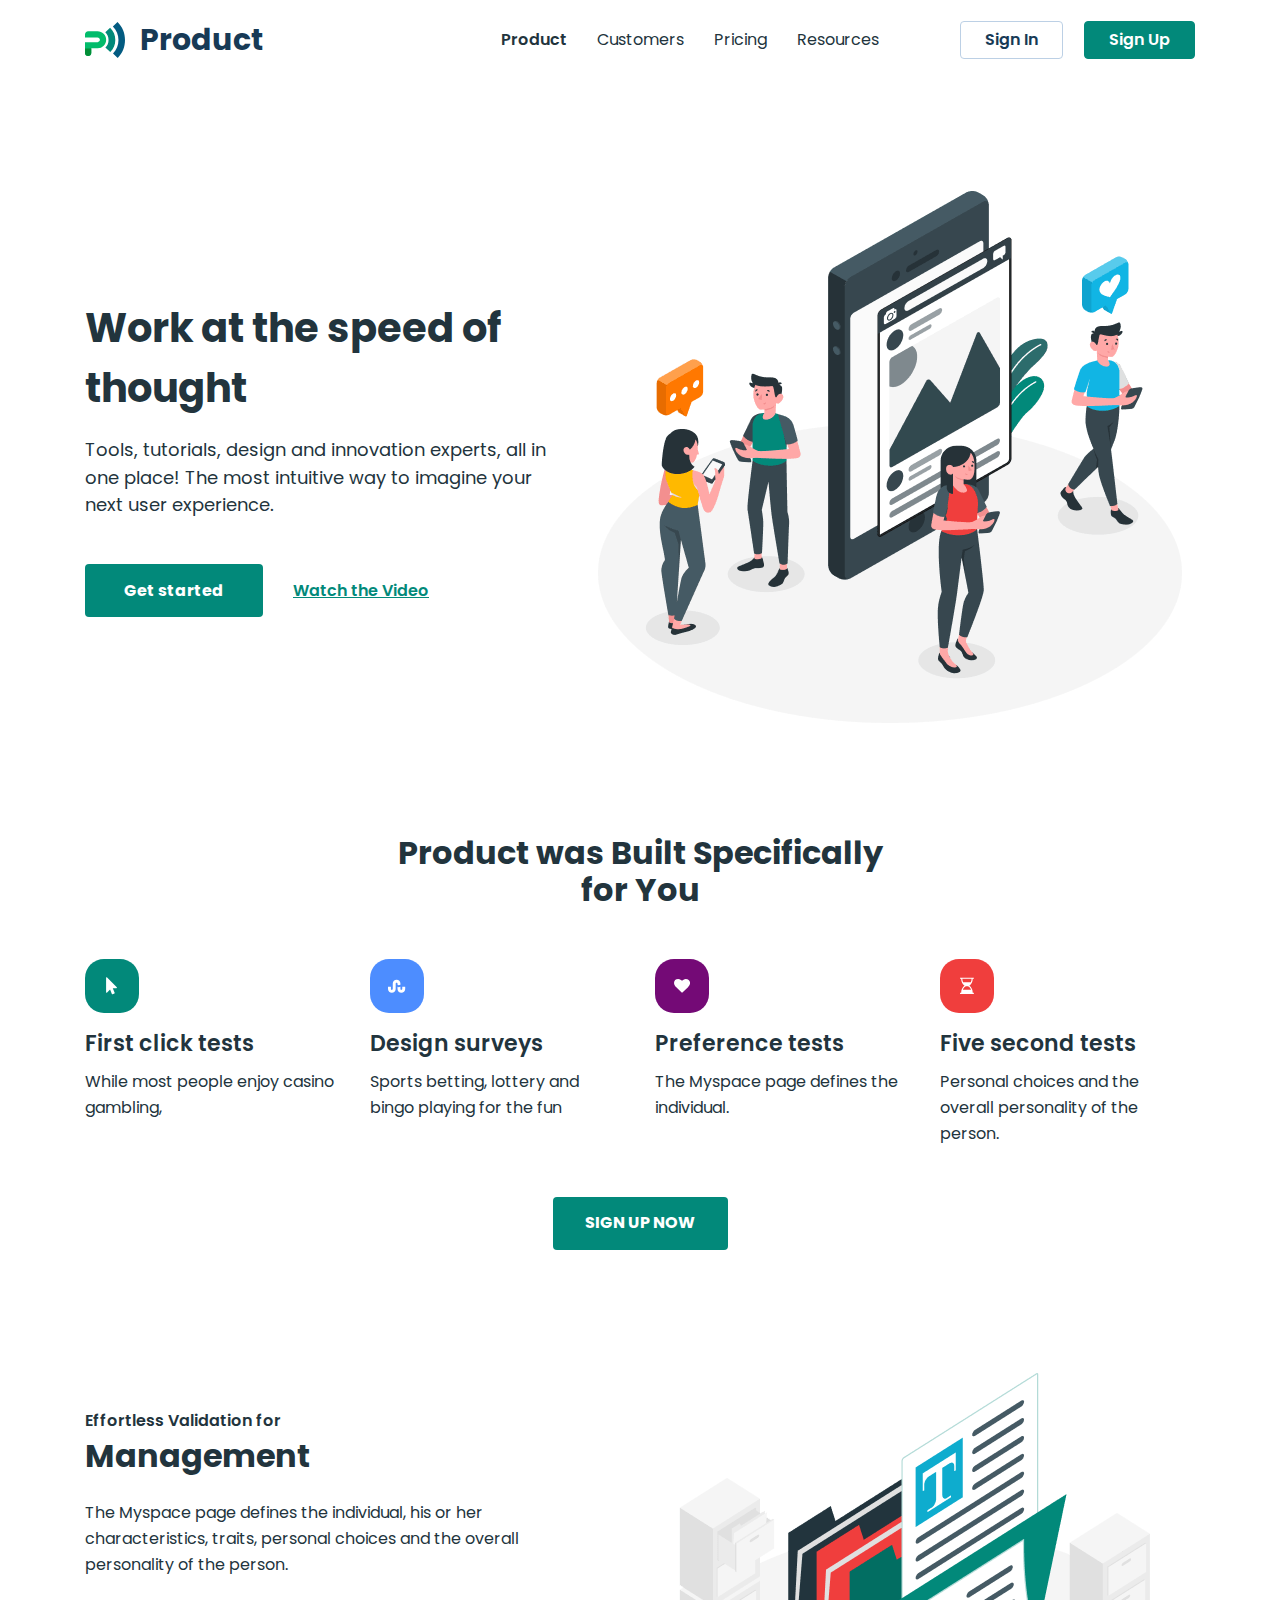
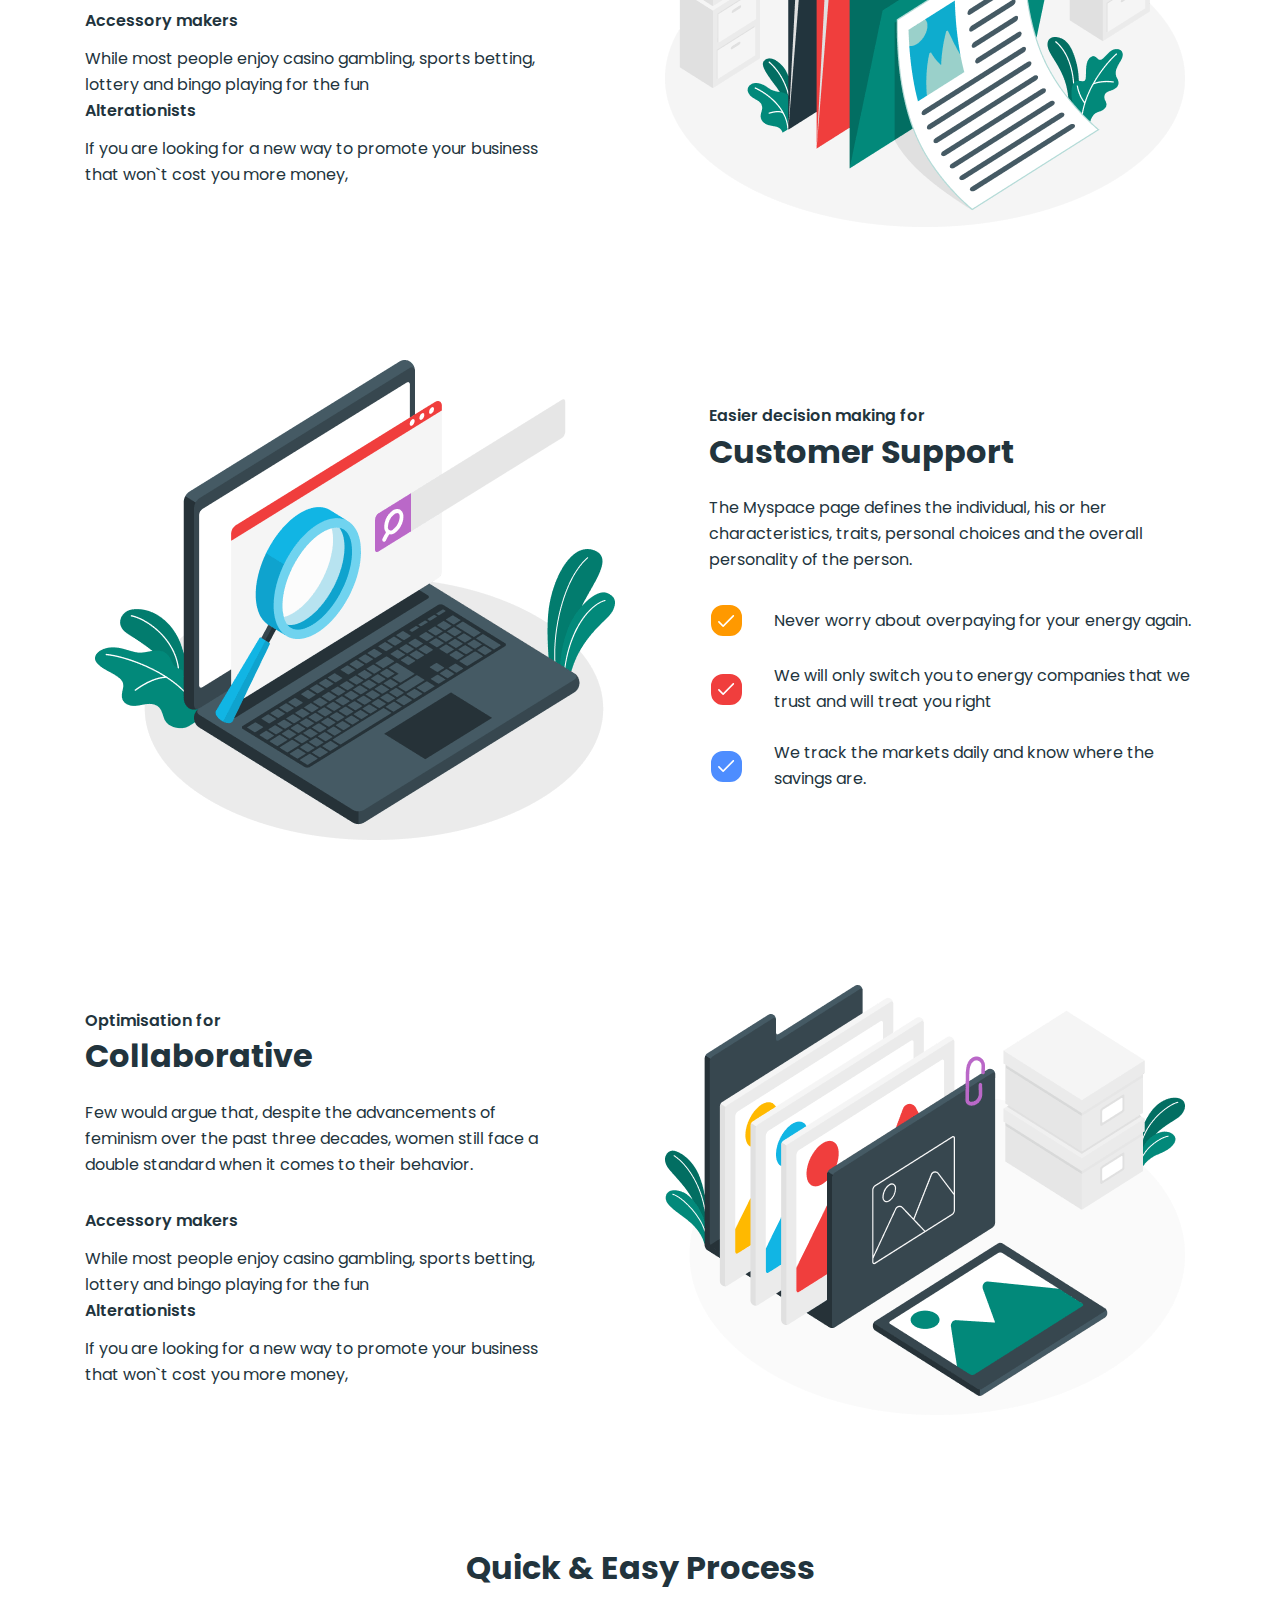
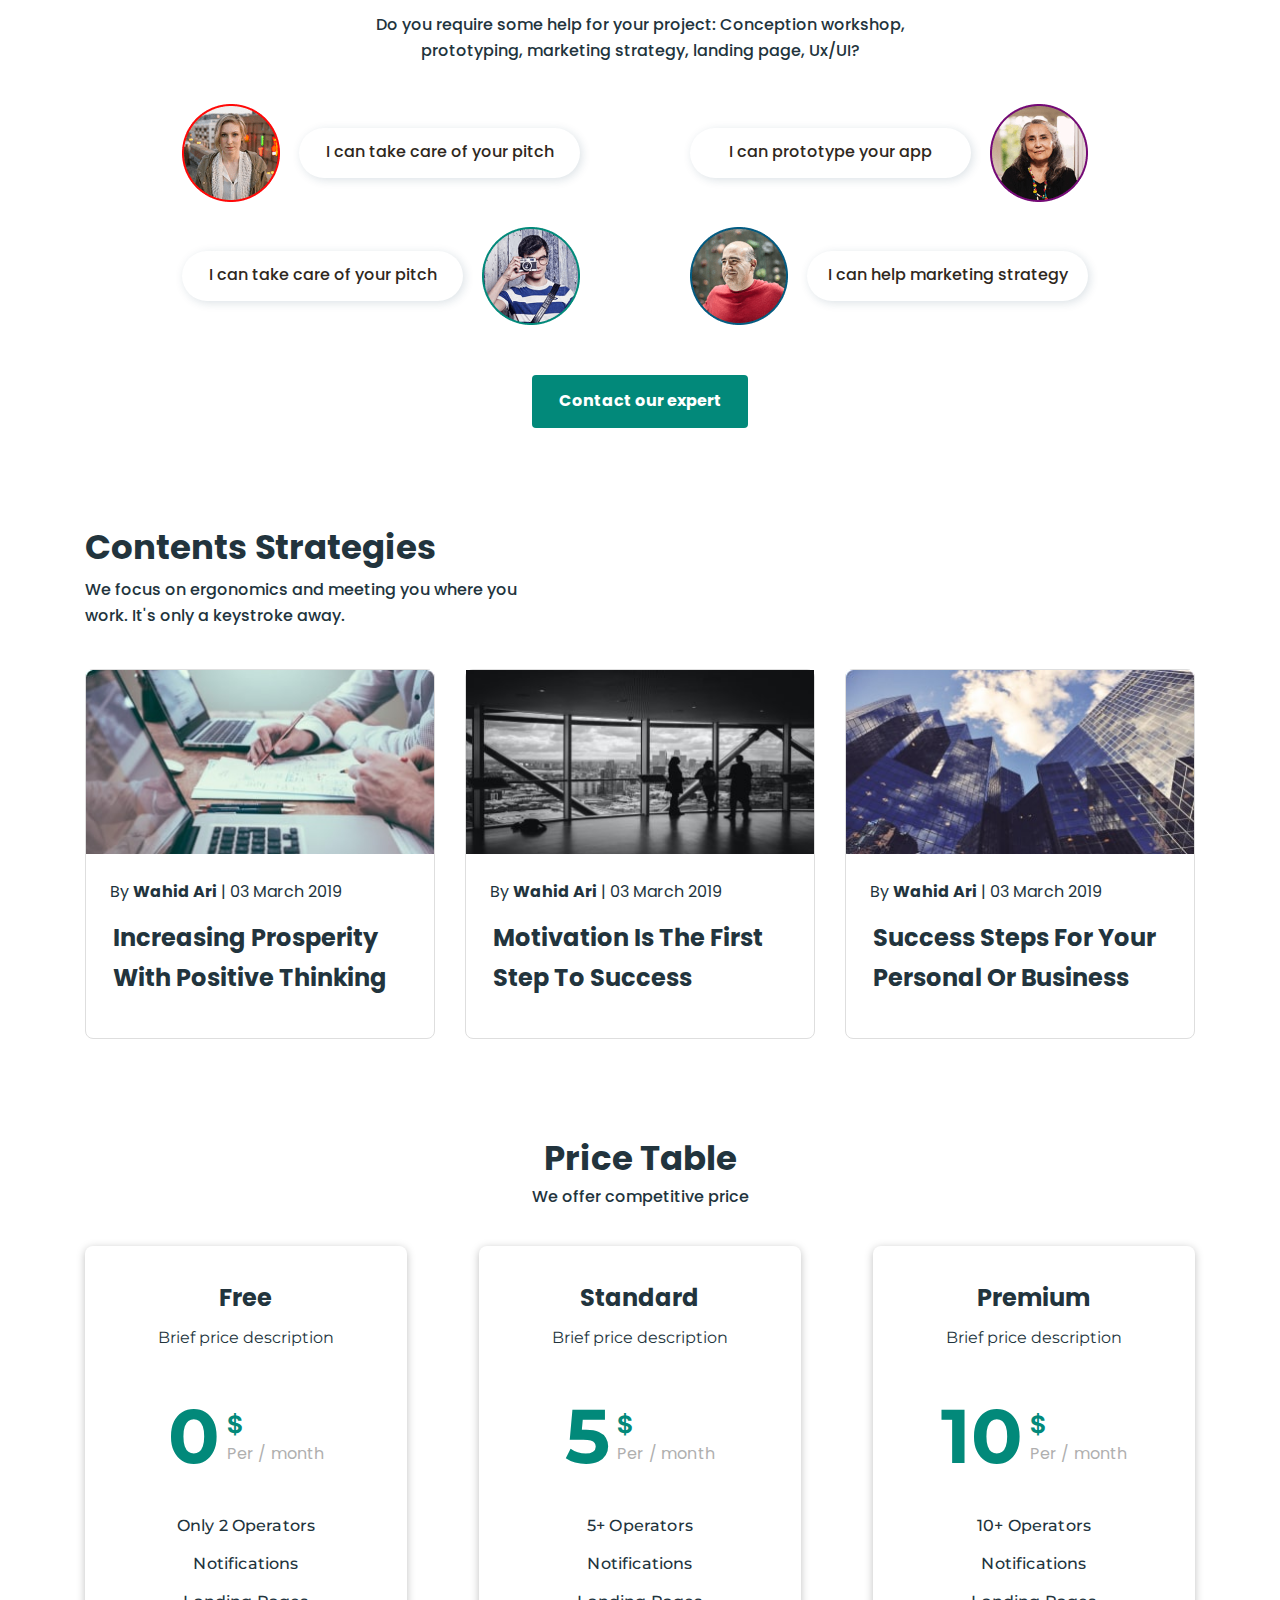
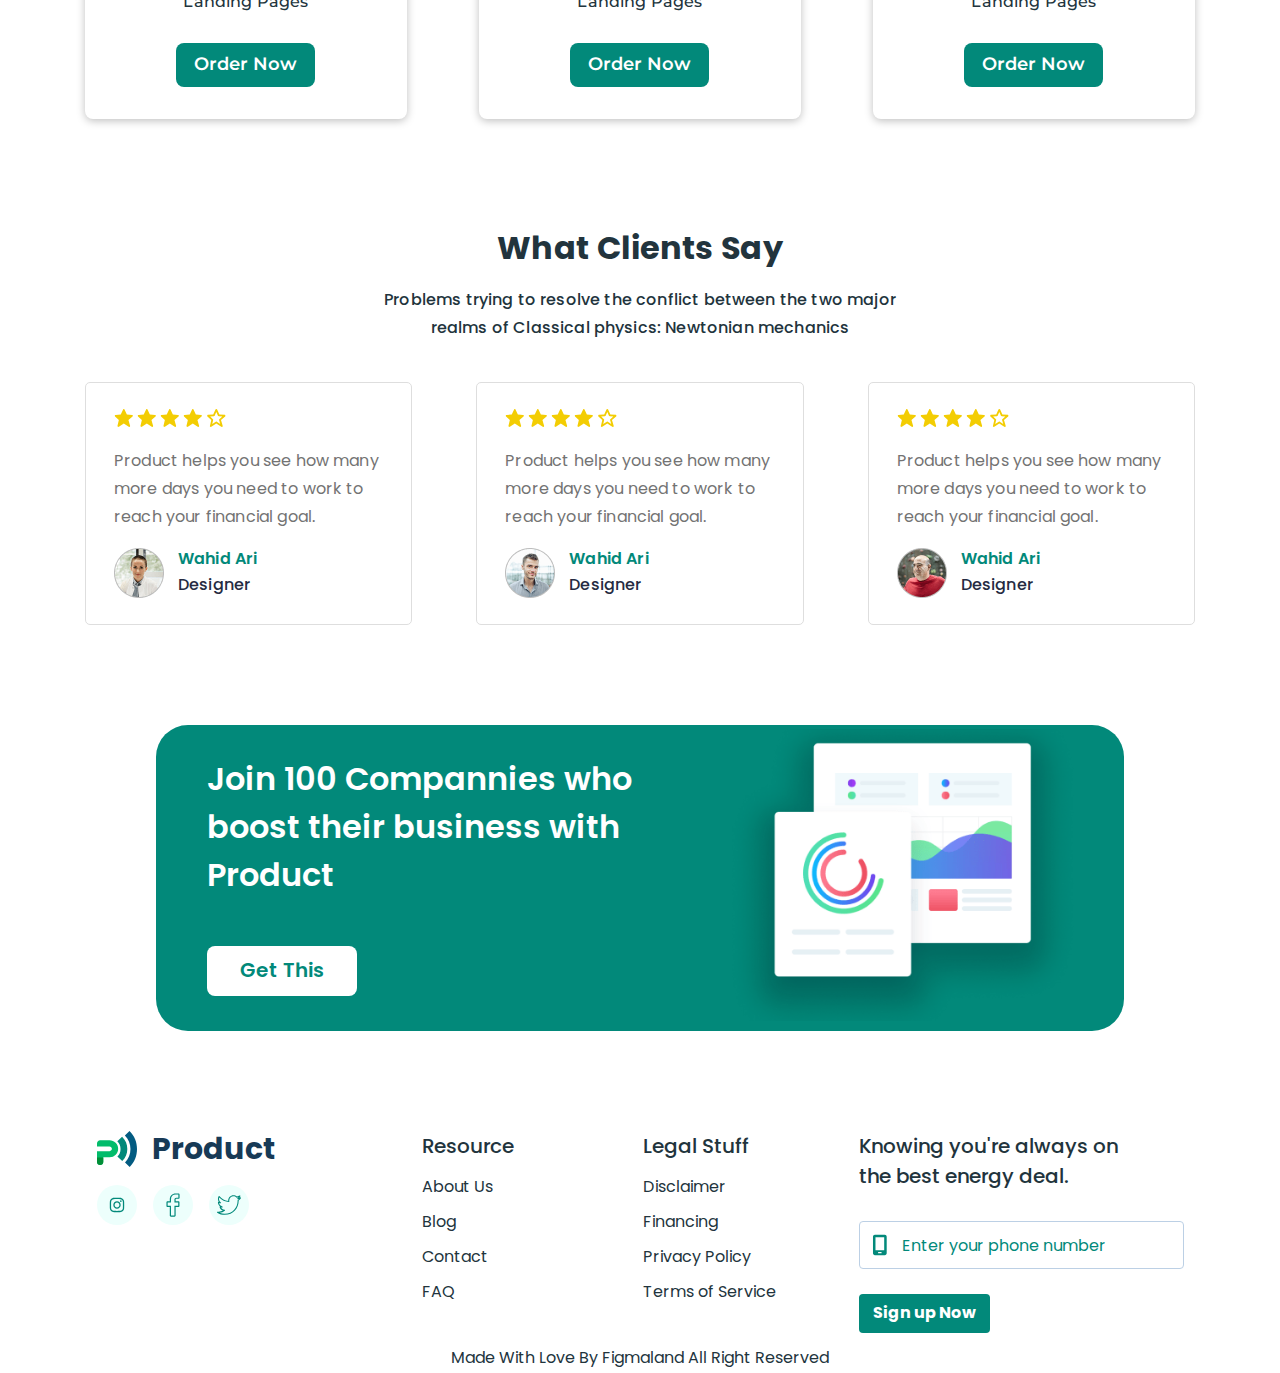
==== commit 770b3312: "css" ====
--- a/index.html
+++ b/index.html
@@ -69,7 +69,7 @@
       <!-- hero -->
       <section class="hero">
         <div class="container hero-container">
-          <div>
+          <div class="hero-content">
             <h1 class="hero-title">Work at the speed of thought</h1>
             <p class="hero-text">
               Tools, tutorials, design and innovation experts, all in one place!
@@ -161,7 +161,7 @@
       <!-- management -->
       <section class="management">
         <div class="container management-container">
-          <div>
+          <div class="content">
             <h2 class="management-title">
               Effortless Validation for<br /><span>Management</span>
             </h2>
@@ -206,7 +206,7 @@
             width="540"
             height="500"
           />
-          <div>
+          <div class="content">
             <h2 class="customer-title">
               Easier decision making for<span>Customer Support</span>
             </h2>
@@ -267,7 +267,7 @@
       <!-- collaborative -->
       <section class="collaborative">
         <div class="container collaborative-container">
-          <div>
+          <div class="content">
             <h2 class="collaborative-title">
               Optimisation for<span>Collaborative</span>
             </h2>
@@ -418,7 +418,7 @@
             <li class="price-item">
               <h3 class="price-item-subtitle">Free</h3>
               <p class="price-item-text">Brief price description</p>
-              <div class="item-container">
+              <div class="price-item-container">
                 <p class="item-container-text">0</p>
                 <div class="item-container-price">
                   <span class="dolar">$</span>
@@ -442,7 +442,7 @@
             <li class="price-item">
               <h3 class="price-item-subtitle">Standard</h3>
               <p class="price-item-text">Brief price description</p>
-              <div class="item-container">
+              <div class="price-item-container">
                 <p class="item-container-text">5</p>
                 <div class="item-container-price">
                   <span class="dolar">$</span>
@@ -467,7 +467,7 @@
             <li class="price-item">
               <h3 class="price-item-subtitle">Premium</h3>
               <p class="price-item-text">Brief price description</p>
-              <div class="item-container">
+              <div class="price-item-container">
                 <p class="item-container-text">10</p>
 
                 <div class="item-container-price">
--- a/css/styles.css
+++ b/css/styles.css
@@ -4,43 +4,42 @@
 @import url(./promo.css);
 @import url(./footer.css);
 
-.container {
-    margin: 0 auto;
-    padding: 0 16px;
-    width: 1142px;
-}
-
-body {
-    font-family: "Poppins", sans-serif;
-    font-weight: 400;
-    color: #22343d;
-}
+
 
 
 
 /************* hero ************/
 
 .hero {
-    margin-top: 100px;
+    padding-top: 100px;
+    padding-bottom: 50px;
 }
 
 .hero-container {
     display: flex;
     align-items: center;
-    column-gap: 35px;
+    justify-content: space-between;
 }
 
 .hero-title {
     font-weight: 700;
     font-size: 40px;
     line-height: 1.5;
+    max-width: 420px;
+
+    margin-bottom: 18px;
 }
 
 .hero-text {
     font-size: 18px;
     line-height: 1.55;
 
-    margin-top: 18px;
+    margin-bottom: 45px;
+}
+
+.hero-content {
+    max-width: 465px;
+
 }
 
 .hero-list {
@@ -48,7 +47,6 @@
     align-items: center;
     column-gap: 30px;
 
-    margin-top: 45px;
 }
 
 .hero-item {}
@@ -93,8 +91,7 @@
 
 /************* product ***********/
 .product {
-    padding-top: 100px;
-    padding-bottom: 50px;
+    padding: 50px 0;
 }
 
 .product-container {
@@ -108,10 +105,11 @@
     font-size: 32px;
     text-align: center;
     max-width: 530px;
+    margin-bottom: 50px;
 }
 
 .product-list {
-    margin-top: 50px;
+
     display: flex;
     column-gap: 30px;
 }
@@ -123,6 +121,7 @@
 .product-item-icon {
     fill: #ffffff;
 
+
 }
 
 .product-icon-bg {
@@ -135,7 +134,7 @@
     height: 54px;
 
     border-radius: 19px;
-
+    margin-bottom: 18px;
 }
 
 .product-icon-bg.green {
@@ -157,14 +156,13 @@
 .product-item-subtitle {
     font-weight: 600;
     font-size: 22px;
-
-    margin-top: 18px;
+    margin-bottom: 13px;
 }
 
 .product-item-text {
     font-size: 16px;
     line-height: 1.625;
-    margin-top: 13px;
+
 }
 
 .product-btn {
@@ -191,18 +189,23 @@
 /***********customer support*************/
 /*************** collaborative **************/
 .management, .customer, .collaborative {
-    padding-top: 100px;
+    padding: 50px 0;
+}
+
+.content {
+    max-width: 486px;
 }
 
 .management-container, .customer-container, .collaborative-container {
     display: flex;
     align-items: center;
-    column-gap: 84px;
+    justify-content: space-between;
 }
 
 .management-title, .customer-title, .collaborative-title {
     font-weight: 600;
     font-size: 16px;
+
 }
 
 .management-title span, .customer-title span, .collaborative-title span {
@@ -210,12 +213,13 @@
     font-weight: 700;
     font-size: 32px;
     margin-top: 8px;
+    margin-bottom: 25px;
 }
 
 .management-text, .customer-text, .collaborative-text {
     font-size: 16px;
     line-height: 1.625;
-    margin-top: 25px;
+    margin-bottom: 30px;
 }
 
 .management-item-subtitle, .collaborative-item-subtitle {
@@ -223,14 +227,13 @@
     font-size: 16px;
     line-height: 1.625;
 
-    margin-top: 30px;
+    margin-bottom: 12px;
 }
 
 .management-item-text, .customer-item-text, .collaborative-item-text {
     font-size: 16px;
     line-height: 1.625;
 
-    margin-top: 12px;
 }
 
 .management-list {}
@@ -291,8 +294,7 @@
 
 /*************** process **************/
 .process {
-    padding-top: 100px;
-
+    padding: 50px 0;
 }
 
 .process-container {
@@ -305,6 +307,7 @@
     font-weight: 700;
     font-size: 32px;
     text-align: center;
+    margin-bottom: 25px;
 }
 
 .process-text {
@@ -313,7 +316,7 @@
     line-height: 1.625;
     text-align: center;
     max-width: 542px;
-    margin-top: 25px;
+    margin-bottom: 40px;
 }
 
 .process-list {
@@ -321,8 +324,8 @@
     flex-wrap: wrap;
     row-gap: 25px;
     column-gap: 100px;
-    margin-top: 40px;
     max-width: 916px;
+    margin-bottom: 50px;
 }
 
 .process-item {
@@ -357,7 +360,6 @@
     font-size: 16px;
     color: #fff;
 
-    margin-top: 50px;
 
     border-radius: 4px;
     width: 216px;
@@ -375,14 +377,14 @@
 /************strategies*************/
 
 .strategies {
-    padding-top: 100px;
-    padding-bottom: 100px;
+    padding: 50px 0;
 }
 
 
 .strategies-title {
     font-weight: 700;
     font-size: 34px;
+    margin-bottom: 10px;
 }
 
 .strategies-text {
@@ -390,13 +392,13 @@
     font-size: 16px;
     line-height: 1.625;
     max-width: 465px;
-    margin-top: 10px;
+    margin-bottom: 40px;
 }
 
 .strategies-list {
     display: flex;
     column-gap: 30px;
-    margin-top: 40px;
+
 }
 
 .strategies-item {
@@ -407,12 +409,16 @@
     padding-bottom: 40px;
 }
 
+.strategies-item-img {
+    margin-bottom: 24px;
+}
+
 .strategies-item-text {
     font-size: 16px;
     line-height: 1.75;
 
-    margin-top: 24px;
     margin-left: 24px;
+    margin-bottom: 12px;
 }
 
 .strategies-item-subtitle {
@@ -420,7 +426,7 @@
     font-size: 24px;
     line-height: 1.66667;
 
-    margin-top: 12px;
+
     margin-left: 27px;
     transition: color 250ms ease-in-out;
 }
@@ -434,11 +440,15 @@
     cursor: pointer;
 }
 
+/*************price table*************/
+.price {
+    padding: 50px 0;
+}
 
 /*************clients say*************/
 
 .clients-say {
-    padding-top: 100px;
+    padding: 50px 0;
 
 }
 
@@ -527,10 +537,10 @@
 
 /***************promo ***************/
 .promo {
-    padding-top: 100px;
+    padding: 50px 0;
 }
 
 /****************footer***************/
 .footer {
-    padding-top: 100px;
+    padding-top: 50px;
 }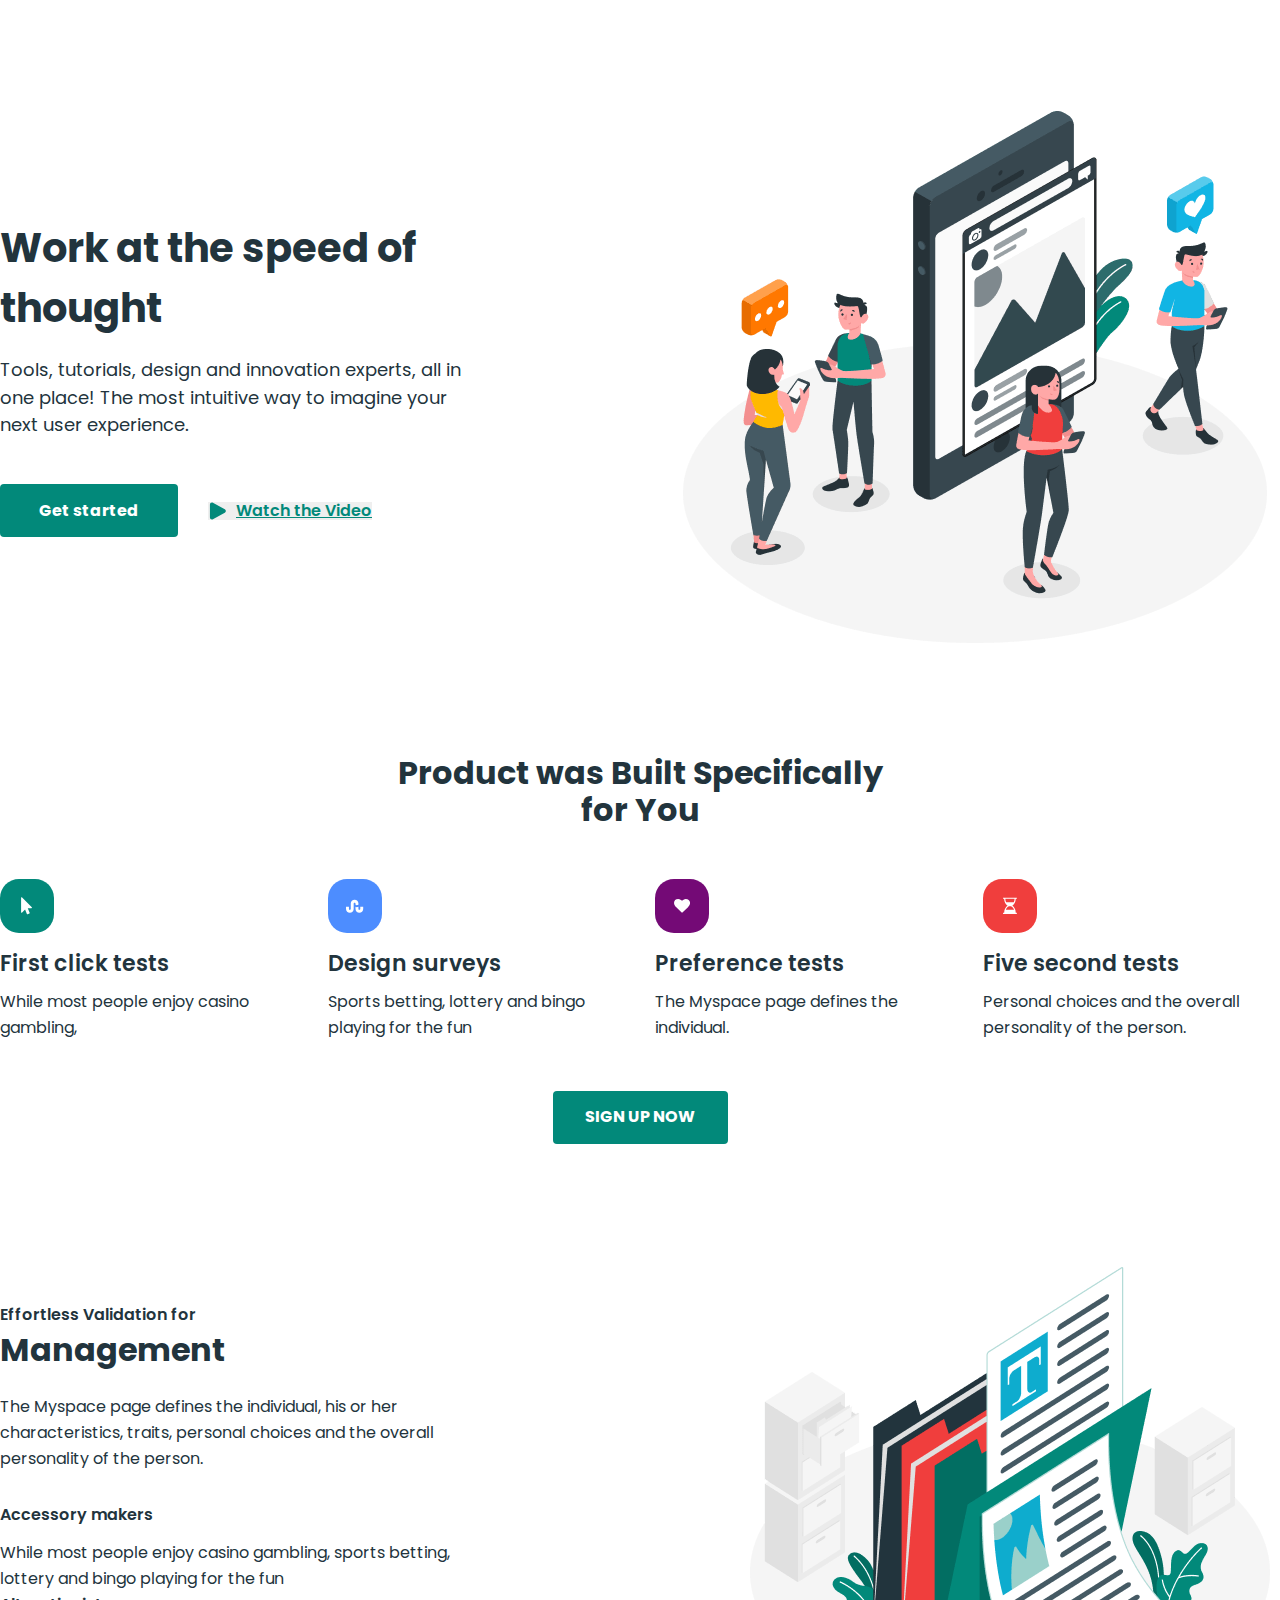
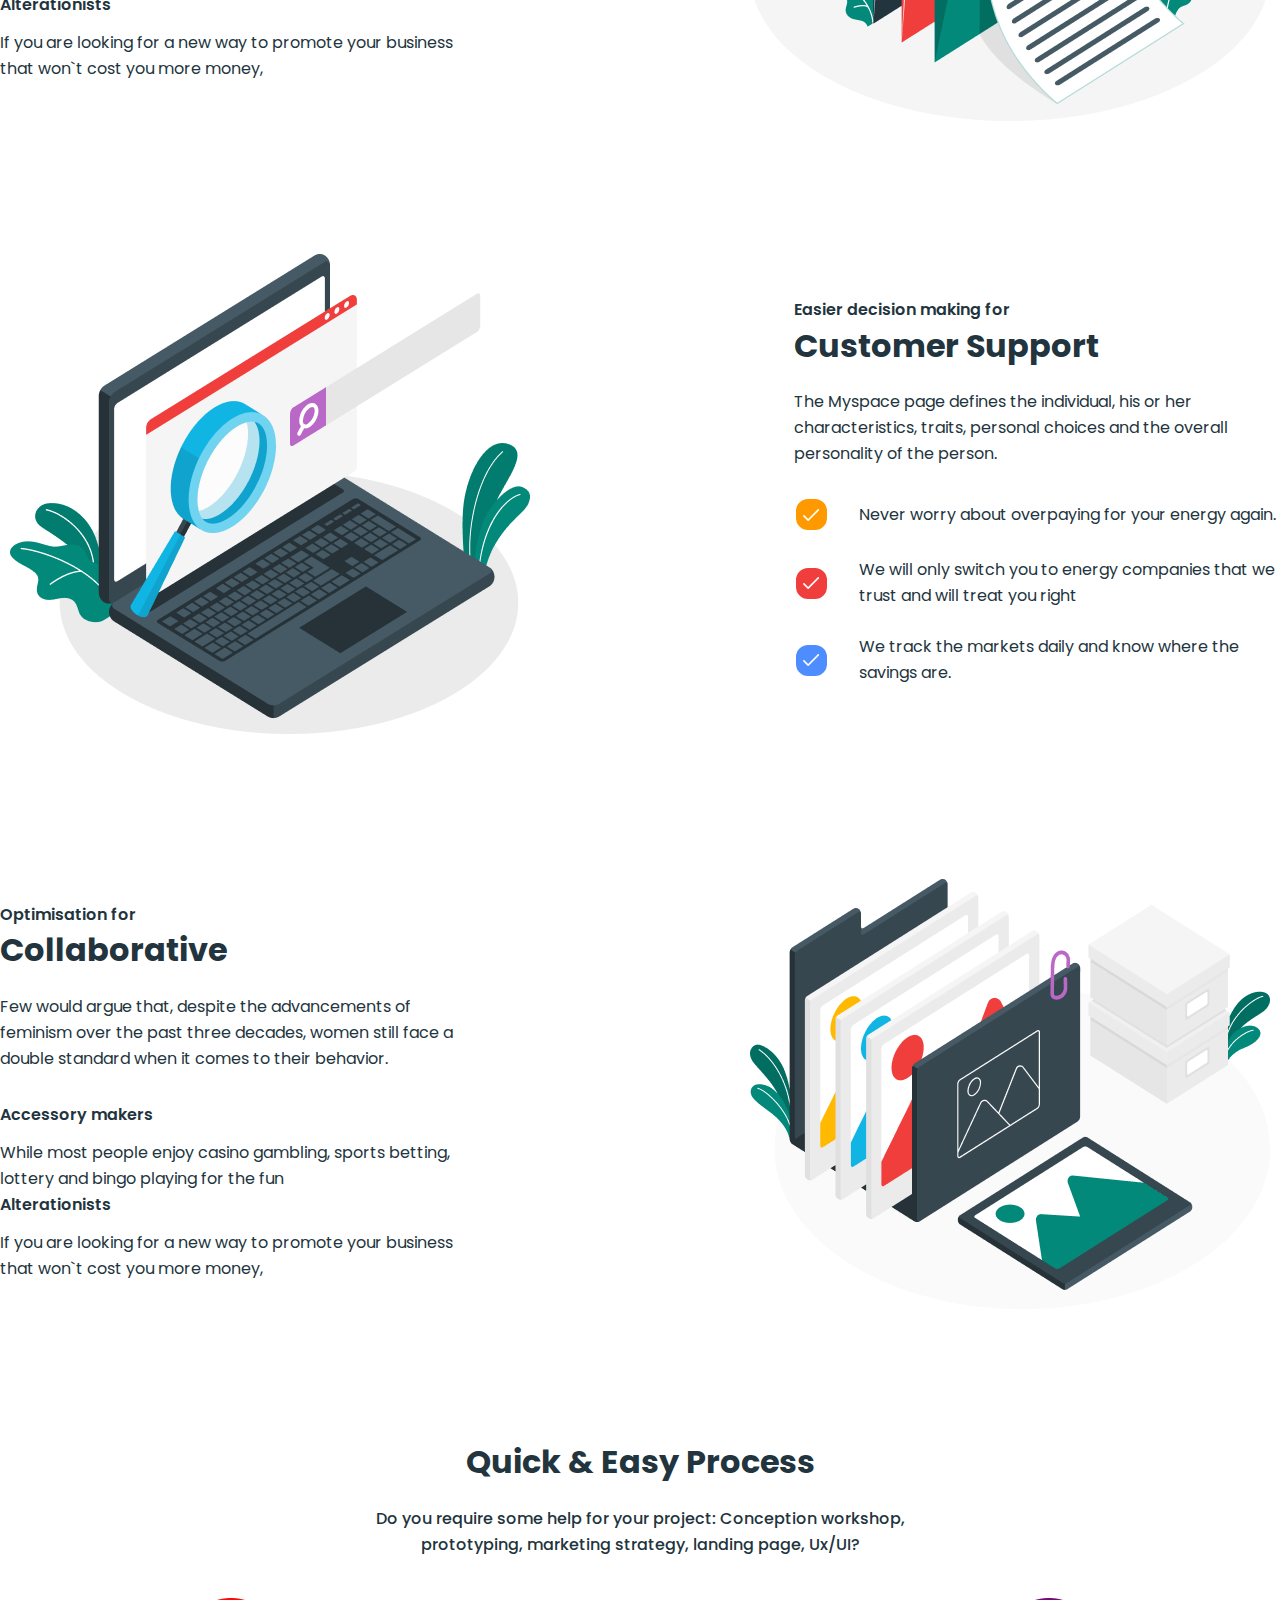
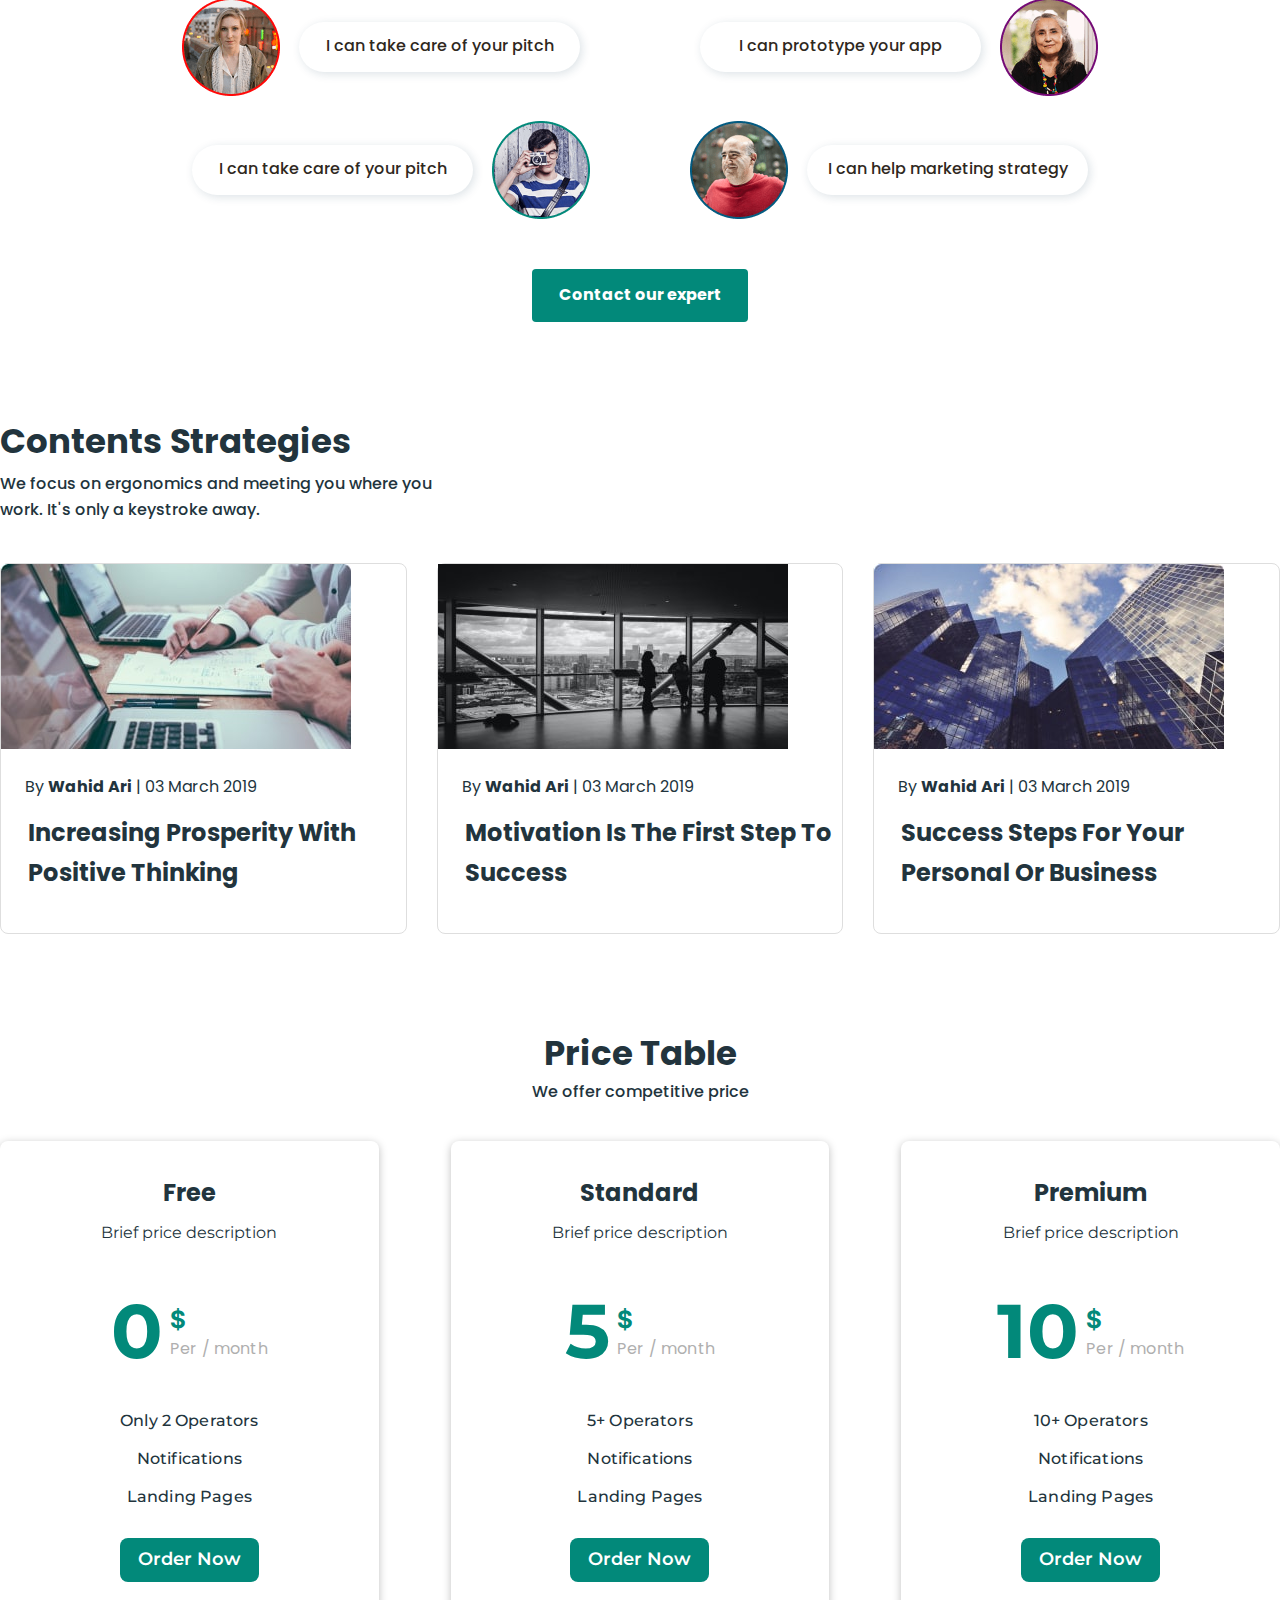
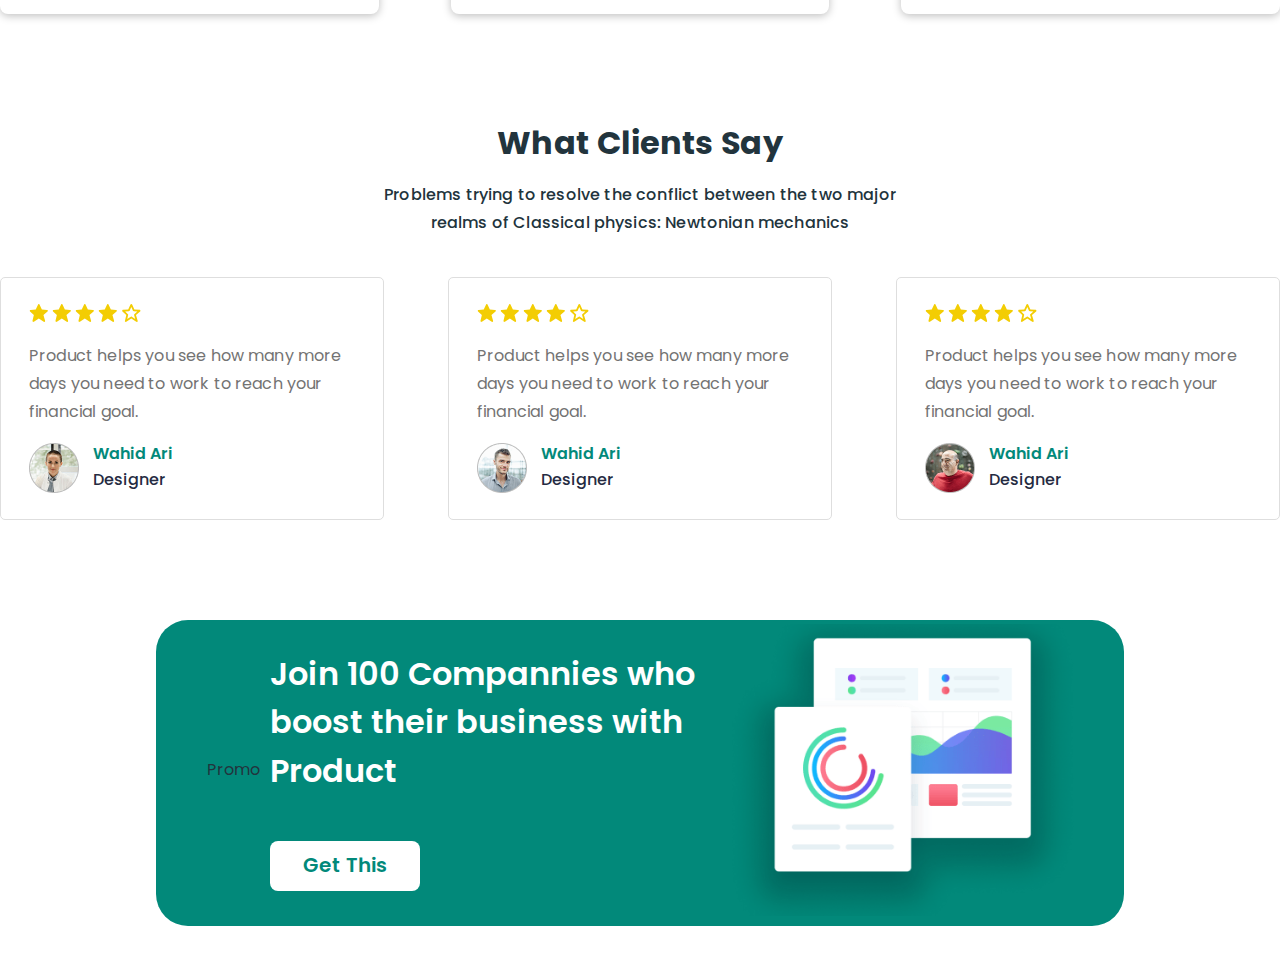
==== commit 34a03522: "qwer" ====
--- a/index.html
+++ b/index.html
@@ -21,50 +21,6 @@
     <link rel="stylesheet" href="./css/styles.css" />
   </head>
   <body>
-    <header class="header-page">
-      <div class="container header-container">
-        <nav class="header-menu">
-          <a class="header-logo" href="./index.html"
-            ><img
-              class="header-logo-icon"
-              src="./images/logo.svg"
-              alt="logo"
-              width="40"
-              height="36"
-            />Product</a
-          >
-
-          <ul class="header-menu-list">
-            <li class="header-menu-item">
-              <a class="header-menu-link semibold" href="./index.html"
-                >Product</a
-              >
-            </li>
-            <li class="header-menu-item">
-              <a class="header-menu-link" href="./customers.html">Customers</a>
-            </li>
-            <li class="header-menu-item">
-              <a class="header-menu-link" href="./pricing.html">Pricing</a>
-            </li>
-            <li class="header-menu-item">
-              <a class="header-menu-link" href="">Resources</a>
-            </li>
-          </ul>
-        </nav>
-        <ul class="header-authorization-list">
-          <li class="header-authorization-item">
-            <button class="header-authorization-btn in" type="button">
-              Sign In
-            </button>
-          </li>
-          <li class="header-authorization-item">
-            <button class="header-authorization-btn up" type="button">
-              Sign Up
-            </button>
-          </li>
-        </ul>
-      </div>
-    </header>
     <main>
       <!-- hero -->
       <section class="hero">
@@ -81,6 +37,11 @@
               </li>
               <li class="hero-item">
                 <button type="button" class="hero-btn-watch">
+                  <svg class="hero-btn-icon" width="20" height="18">
+                    <use
+                      href="./images/customer/icons/symbol-defs.svg#icon-play"
+                    ></use>
+                  </svg>
                   Watch the Video
                 </button>
               </li>
@@ -217,44 +178,41 @@
             </p>
             <ul class="customer-list">
               <li class="customer-item">
-                <div>
-                  <div class="customer-icon-bg yelow">
-                    <svg class="customer-item-icon" width="17" height="12">
-                      <use
-                        href="./images/customer/icons/symbol-defs.svg#icon-tick"
-                      ></use>
-                    </svg>
-                  </div>
-                </div>
+                <div class="customer-icon-bg yelow">
+                  <svg class="customer-item-icon" width="17" height="12">
+                    <use
+                      href="./images/customer/icons/symbol-defs.svg#icon-tick"
+                    ></use>
+                  </svg>
+                </div>
+
                 <p class="customer-item-text">
                   Never worry about overpaying for your energy again.
                 </p>
               </li>
               <li class="customer-item">
-                <div>
-                  <div class="customer-icon-bg red">
-                    <svg class="customer-item-icon" width="17" height="12">
-                      <use
-                        href="./images/customer/icons/symbol-defs.svg#icon-tick"
-                      ></use>
-                    </svg>
-                  </div>
-                </div>
+                <div class="customer-icon-bg red">
+                  <svg class="customer-item-icon" width="17" height="12">
+                    <use
+                      href="./images/customer/icons/symbol-defs.svg#icon-tick"
+                    ></use>
+                  </svg>
+                </div>
+
                 <p class="customer-item-text">
                   We will only switch you to energy companies that we trust and
                   will treat you right
                 </p>
               </li>
               <li class="customer-item">
-                <div>
-                  <div class="customer-icon-bg blue">
-                    <svg class="customer-item-icon" width="17" height="12">
-                      <use
-                        href="./images/customer/icons/symbol-defs.svg#icon-tick"
-                      ></use>
-                    </svg>
-                  </div>
-                </div>
+                <div class="customer-icon-bg blue">
+                  <svg class="customer-item-icon" width="17" height="12">
+                    <use
+                      href="./images/customer/icons/symbol-defs.svg#icon-tick"
+                    ></use>
+                  </svg>
+                </div>
+
                 <p class="customer-item-text">
                   We track the markets daily and know where the savings are.
                 </p>
@@ -320,23 +278,23 @@
               />
               <p class="process-item-text">I can take care of your pitch</p>
             </li>
-            <li class="process-item">
-              <p class="process-item-text">I can prototype your app</p>
+            <li class="process-item process-item-reverse">
               <img
                 class="process-item-img"
                 src="./images/avatar2.png"
                 alt="women"
                 width="98"
               />
-            </li>
-            <li class="process-item">
-              <p class="process-item-text">I can take care of your pitch</p>
+              <p class="process-item-text">I can prototype your app</p>
+            </li>
+            <li class="process-item process-item-reverse">
               <img
                 class="process-item-img"
                 src="./images/avatar3.png"
                 alt="men"
                 width="98"
               />
+              <p class="process-item-text">I can take care of your pitch</p>
             </li>
             <li class="process-item">
               <img
@@ -699,112 +657,5 @@
       </section>
     </main>
     <!-- footer -->
-    <footer class="footer">
-      <div class="container footer-container">
-        <div class="footer-row">
-          <div class="footer-content-social">
-            <a class="header-logo footer-logo" href="./index.html"
-              ><img
-                class="header-logo-icon footer-logo-icon"
-                src="./images/logo.svg"
-                alt="logo"
-                width="40"
-                height="36"
-              />Product</a
-            >
-            <ul class="footer-social-list">
-              <li class="footer-social-item">
-                <a class="footer-social-link" href="#!">
-                  <svg class="footer-social-icon" width="24" height="24">
-                    <use
-                      href="./images/customer/icons/symbol-defs.svg#icon-instagram"
-                    ></use>
-                  </svg>
-                </a>
-              </li>
-              <li class="footer-social-item">
-                <a class="footer-social-link" href="#!">
-                  <svg class="footer-social-icon" width="24" height="24">
-                    <use
-                      href="./images/customer/icons/symbol-defs.svg#icon-facebook"
-                    ></use>
-                  </svg>
-                </a>
-              </li>
-              <li class="footer-social-item">
-                <a class="footer-social-link" href="#!">
-                  <svg class="footer-social-icon" width="24" height="24">
-                    <use
-                      href="./images/customer/icons/symbol-defs.svg#icon-twitter"
-                    ></use>
-                  </svg>
-                </a>
-              </li>
-            </ul>
-          </div>
-
-          <div class="footer-content-resource">
-            <b class="footer-subtitle">Resource</b>
-            <ul class="footer-resourse-list">
-              <li class="footer-resourse-item">
-                <a class="footer-resourse-link" href="#!">About Us</a>
-              </li>
-              <li class="footer-resourse-item">
-                <a class="footer-resourse-link" href="#!">Blog</a>
-              </li>
-              <li class="footer-resourse-item">
-                <a class="footer-resourse-link" href="#!">Contact</a>
-              </li>
-              <li class="footer-resourse-item">
-                <a class="footer-resourse-link" href="#!">FAQ</a>
-              </li>
-            </ul>
-          </div>
-
-          <div class="footer-content-legal">
-            <b class="footer-subtitle">Legal Stuff</b>
-            <ul class="footer-legal-list">
-              <li class="footer-legal-item">
-                <a class="footer-legal-link" href=""> Disclaimer</a>
-              </li>
-              <li class="footer-legal-item">
-                <a class="footer-legal-link" href="">Financing</a>
-              </li>
-              <li class="footer-legal-item">
-                <a class="footer-legal-link" href="">Privacy Policy</a>
-              </li>
-              <li class="footer-legal-item">
-                <a class="footer-legal-link" href="">Terms of Service</a>
-              </li>
-            </ul>
-          </div>
-
-          <div class="footer-content-sign">
-            <label for="phone" class="footer-subtitle footer-label"
-              >Knowing you're always on the best energy deal.</label
-            >
-
-            <div class="footer-phone">
-              <input
-                id="phone"
-                class="footer-input"
-                name="footer-input"
-                type="tel"
-                placeholder="Enter your phone number"
-              />
-              <svg class="footer-phone-icon" width="16" height="24">
-                <use
-                  href="./images/customer/icons/symbol-defs.svg#icon-mobile-screen"
-                ></use>
-              </svg>
-            </div>
-            <button class="footer-input-btn" type="button">Sign up Now</button>
-          </div>
-        </div>
-        <p class="footer-text">
-          Made With Love By Figmaland All Right Reserved
-        </p>
-      </div>
-    </footer>
   </body>
 </html>
--- a/css/styles.css
+++ b/css/styles.css
@@ -72,8 +72,19 @@
     text-decoration: underline;
     text-decoration-skip-ink: none;
     color: #02897a;
-
+    display: flex;
+    align-items: center;
+    gap: 8px;
     transition: color 250ms ease-in-out;
+}
+
+.hero-btn-watch:hover>.hero-btn-icon {
+    fill: #02554b;
+}
+
+.hero-btn-icon {
+    fill: #02897a;
+    transition: fill 250ms ease-in-out;
 }
 
 .hero-img {}
@@ -266,6 +277,7 @@
     justify-content: center;
     align-items: center;
 
+    flex-shrink: 0;
 }
 
 .customer-icon-bg.yelow {
@@ -337,6 +349,10 @@
 
 .process-item-img {}
 
+.process-item-reverse {
+    flex-direction: row-reverse;
+}
+
 .process-item-text {
     display: flex;
     align-items: center;
@@ -543,4 +559,5 @@
 /****************footer***************/
 .footer {
     padding-top: 50px;
+    padding-bottom: 34px;
 }